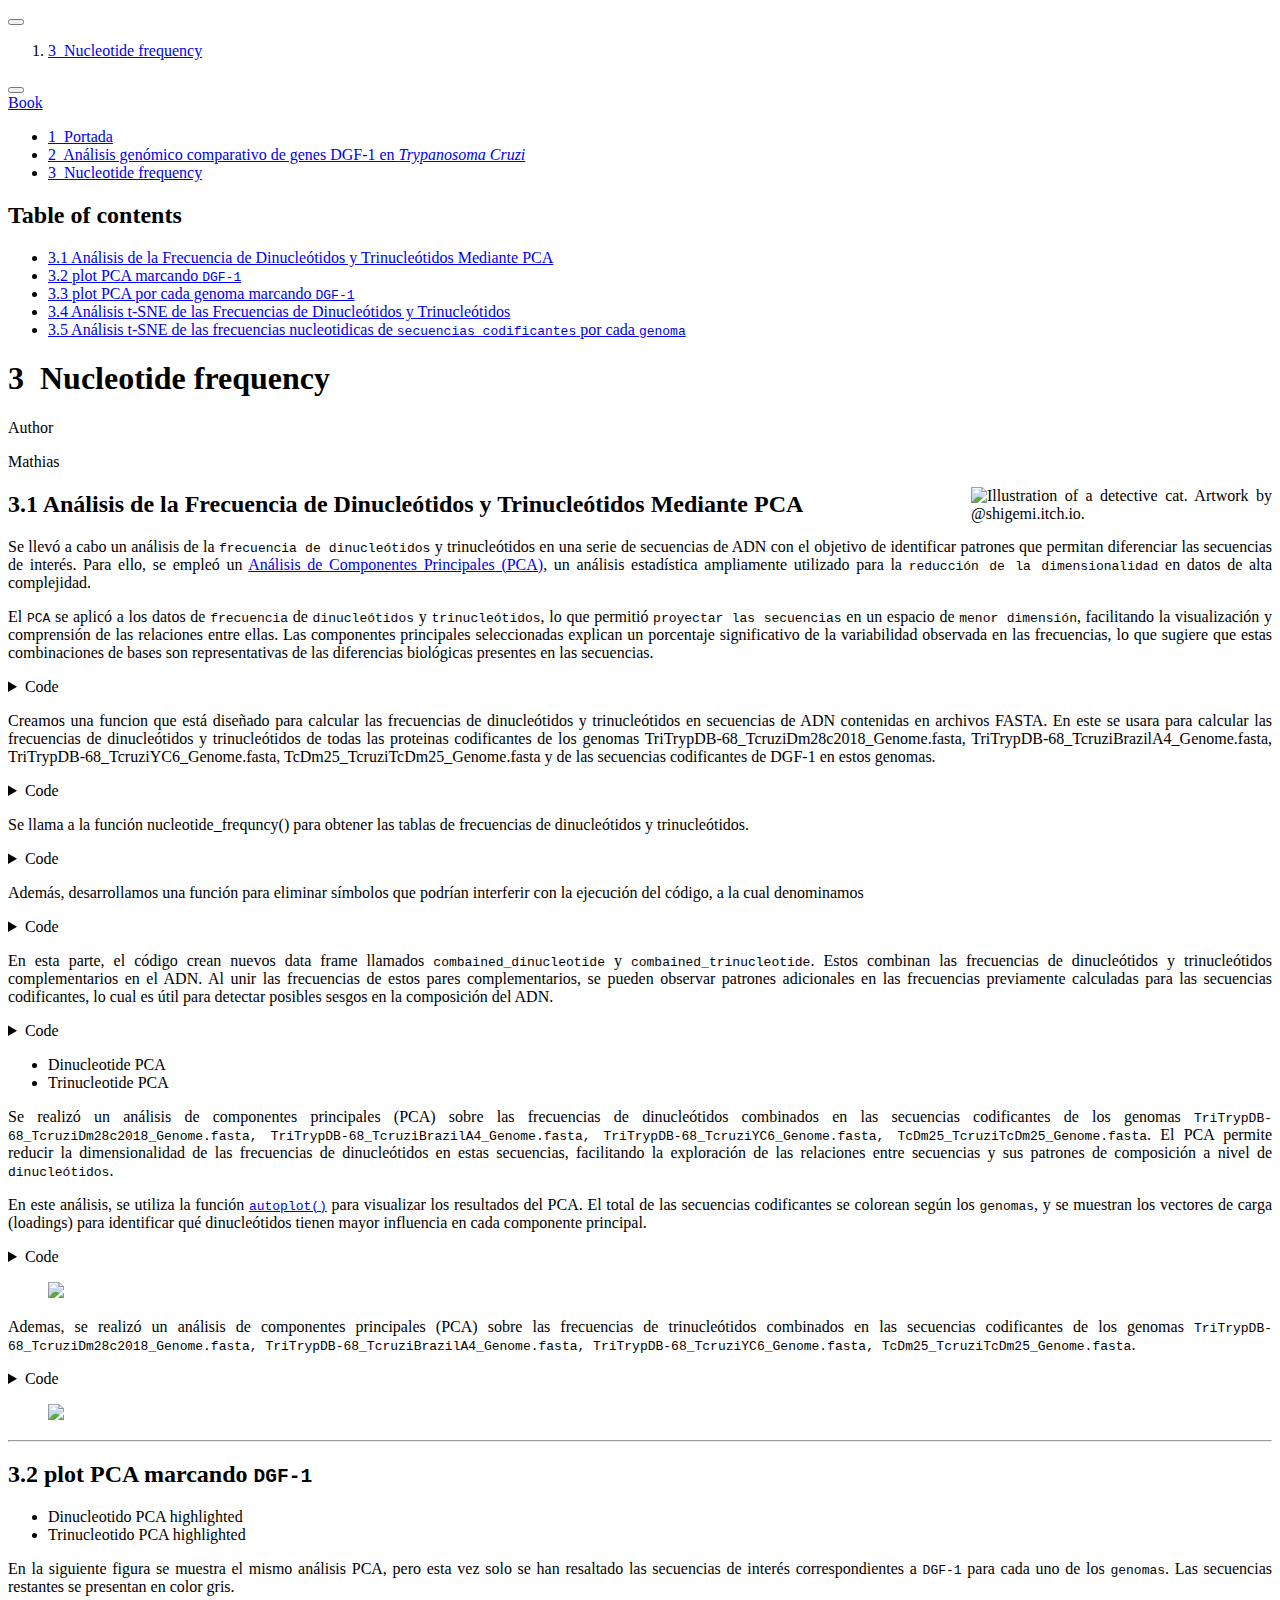
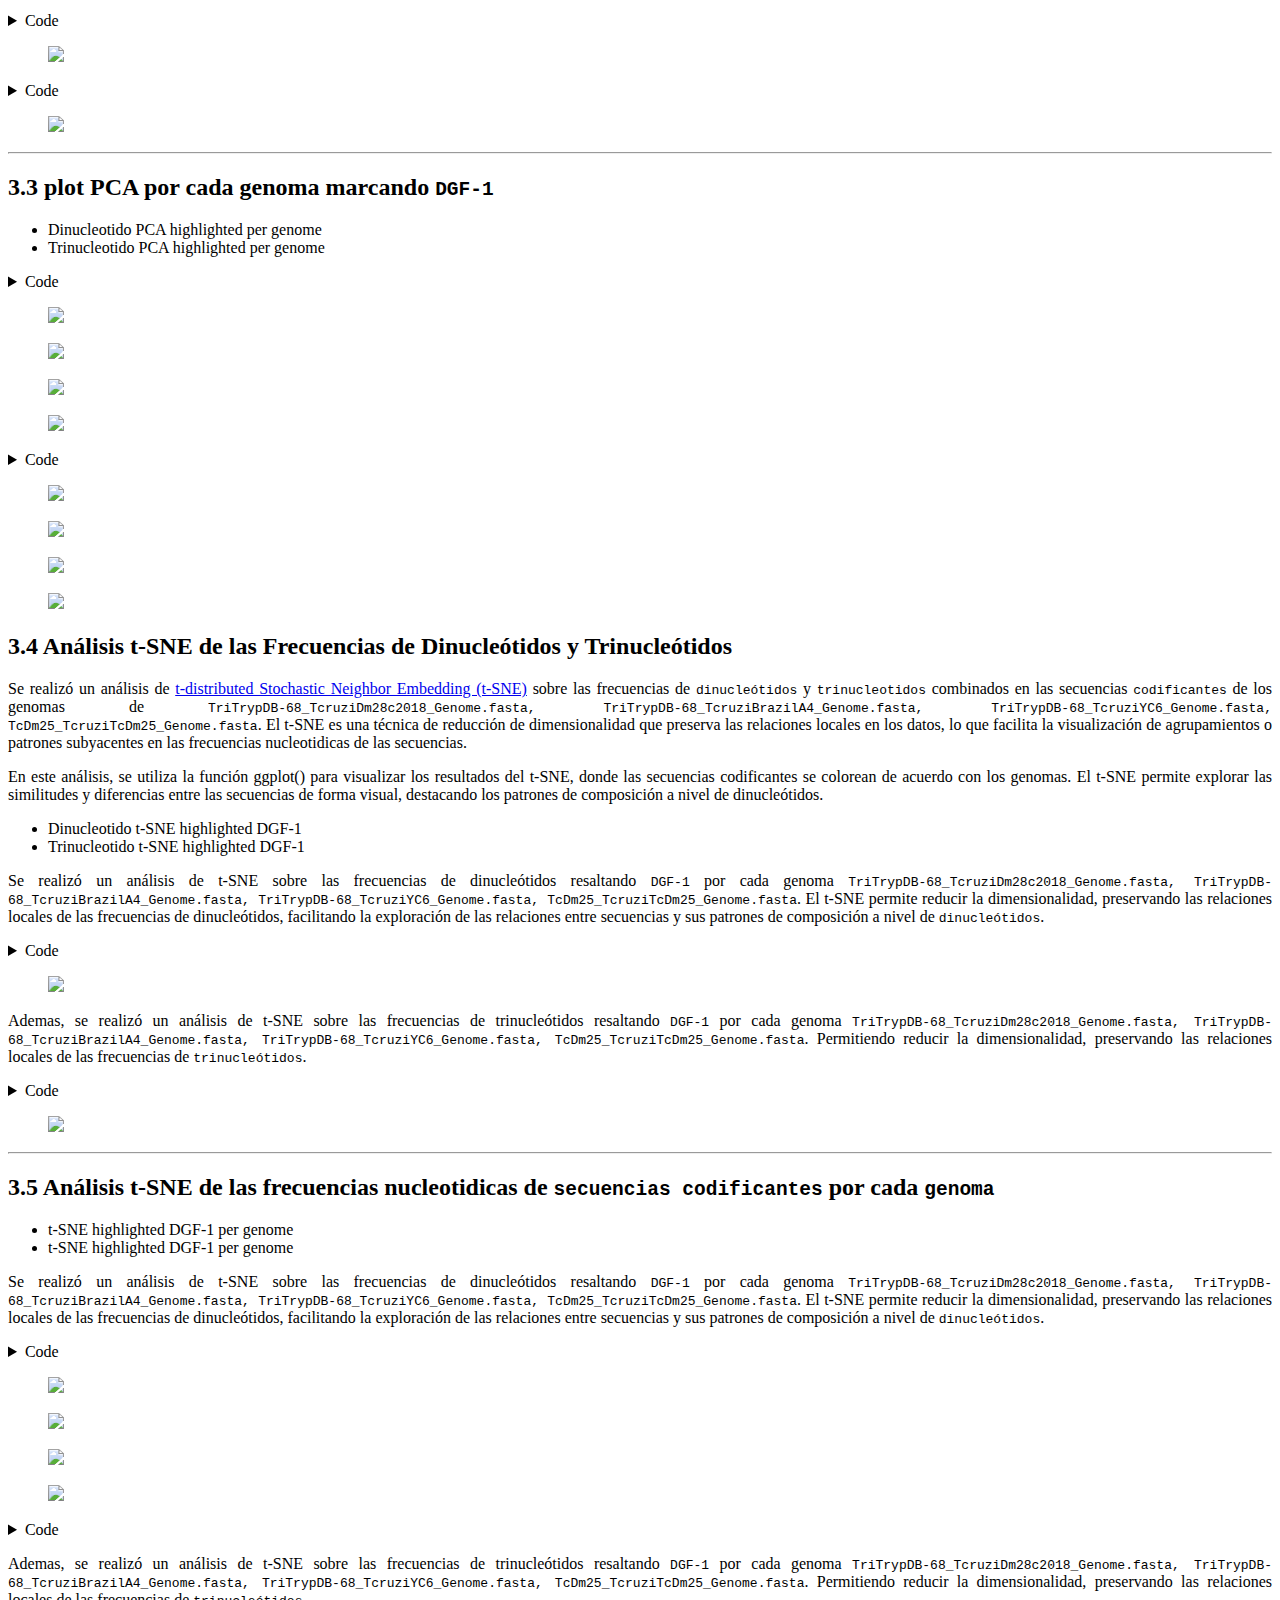
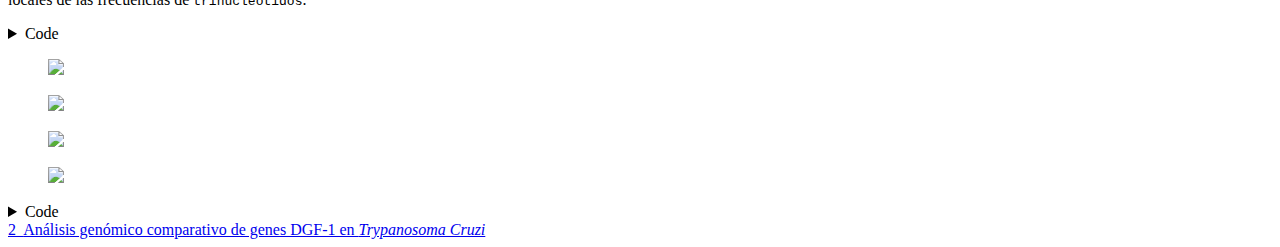
==== dinucleotideFreq.html @ 7c99659f "add: dinucletide html" ====
<!DOCTYPE html>
<html xmlns="http://www.w3.org/1999/xhtml" lang="en" xml:lang="en"><head>
<meta http-equiv="Content-Type" content="text/html; charset=UTF-8">
<meta charset="utf-8">
<meta name="generator" content="quarto-1.5.57">
<meta name="viewport" content="width=device-width, initial-scale=1.0, user-scalable=yes">
<meta name="author" content="Mathias">
<title>3&nbsp; Nucleotide frequency – Book</title>
<style>
code{white-space: pre-wrap;}
span.smallcaps{font-variant: small-caps;}
div.columns{display: flex; gap: min(4vw, 1.5em);}
div.column{flex: auto; overflow-x: auto;}
div.hanging-indent{margin-left: 1.5em; text-indent: -1.5em;}
ul.task-list{list-style: none;}
ul.task-list li input[type="checkbox"] {
  width: 0.8em;
  margin: 0 0.8em 0.2em -1em; /* quarto-specific, see https://github.com/quarto-dev/quarto-cli/issues/4556 */ 
  vertical-align: middle;
}
/* CSS for syntax highlighting */
pre > code.sourceCode { white-space: pre; position: relative; }
pre > code.sourceCode > span { line-height: 1.25; }
pre > code.sourceCode > span:empty { height: 1.2em; }
.sourceCode { overflow: visible; }
code.sourceCode > span { color: inherit; text-decoration: inherit; }
div.sourceCode { margin: 1em 0; }
pre.sourceCode { margin: 0; }
@media screen {
div.sourceCode { overflow: auto; }
}
@media print {
pre > code.sourceCode { white-space: pre-wrap; }
pre > code.sourceCode > span { display: inline-block; text-indent: -5em; padding-left: 5em; }
}
pre.numberSource code
  { counter-reset: source-line 0; }
pre.numberSource code > span
  { position: relative; left: -4em; counter-increment: source-line; }
pre.numberSource code > span > a:first-child::before
  { content: counter(source-line);
    position: relative; left: -1em; text-align: right; vertical-align: baseline;
    border: none; display: inline-block;
    -webkit-touch-callout: none; -webkit-user-select: none;
    -khtml-user-select: none; -moz-user-select: none;
    -ms-user-select: none; user-select: none;
    padding: 0 4px; width: 4em;
  }
pre.numberSource { margin-left: 3em;  padding-left: 4px; }
div.sourceCode
  {   }
@media screen {
pre > code.sourceCode > span > a:first-child::before { text-decoration: underline; }
}
</style>

<script src="site_libs/quarto-nav/quarto-nav.js"></script>
<script src="site_libs/quarto-nav/headroom.min.js"></script>
<script src="site_libs/clipboard/clipboard.min.js"></script>
<script src="site_libs/quarto-search/autocomplete.umd.js"></script>
<script src="site_libs/quarto-search/fuse.min.js"></script>
<script src="site_libs/quarto-search/quarto-search.js"></script>
<meta name="quarto:offset" content="./">
<link href="./geneFeature.html" rel="prev">
<script src="site_libs/quarto-html/quarto.js"></script>
<script src="site_libs/quarto-html/popper.min.js"></script>
<script src="site_libs/quarto-html/tippy.umd.min.js"></script>
<script src="site_libs/quarto-html/anchor.min.js"></script>
<link href="site_libs/quarto-html/tippy.css" rel="stylesheet">
<link href="site_libs/quarto-html/quarto-syntax-highlighting.css" rel="stylesheet" id="quarto-text-highlighting-styles">
<script src="site_libs/bootstrap/bootstrap.min.js"></script>
<link href="site_libs/bootstrap/bootstrap-icons.css" rel="stylesheet">
<link href="site_libs/bootstrap/bootstrap.min.css" rel="stylesheet" id="quarto-bootstrap" data-mode="light"><script id="quarto-search-options" type="application/json">{
  "location": "sidebar",
  "copy-button": false,
  "collapse-after": 3,
  "panel-placement": "start",
  "type": "textbox",
  "limit": 50,
  "keyboard-shortcut": [
    "f",
    "/",
    "s"
  ],
  "show-item-context": false,
  "language": {
    "search-no-results-text": "No results",
    "search-matching-documents-text": "matching documents",
    "search-copy-link-title": "Copy link to search",
    "search-hide-matches-text": "Hide additional matches",
    "search-more-match-text": "more match in this document",
    "search-more-matches-text": "more matches in this document",
    "search-clear-button-title": "Clear",
    "search-text-placeholder": "",
    "search-detached-cancel-button-title": "Cancel",
    "search-submit-button-title": "Submit",
    "search-label": "Search"
  }
}</script>
</head>
<body class="nav-sidebar floating">

<div id="quarto-search-results"></div>
  <header id="quarto-header" class="headroom fixed-top"><nav class="quarto-secondary-nav"><div class="container-fluid d-flex">
      <button type="button" class="quarto-btn-toggle btn" data-bs-toggle="collapse" role="button" data-bs-target=".quarto-sidebar-collapse-item" aria-controls="quarto-sidebar" aria-expanded="false" aria-label="Toggle sidebar navigation" onclick="if (window.quartoToggleHeadroom) { window.quartoToggleHeadroom(); }">
        <i class="bi bi-layout-text-sidebar-reverse"></i>
      </button>
        <nav class="quarto-page-breadcrumbs" aria-label="breadcrumb"><ol class="breadcrumb"><li class="breadcrumb-item"><a href="./dinucleotideFreq.html"><span class="chapter-number">3</span>&nbsp; <span class="chapter-title">Nucleotide frequency</span></a></li></ol></nav>
        <a class="flex-grow-1" role="navigation" data-bs-toggle="collapse" data-bs-target=".quarto-sidebar-collapse-item" aria-controls="quarto-sidebar" aria-expanded="false" aria-label="Toggle sidebar navigation" onclick="if (window.quartoToggleHeadroom) { window.quartoToggleHeadroom(); }">      
        </a>
      <button type="button" class="btn quarto-search-button" aria-label="Search" onclick="window.quartoOpenSearch();">
        <i class="bi bi-search"></i>
      </button>
    </div>
  </nav></header><!-- content --><div id="quarto-content" class="quarto-container page-columns page-rows-contents page-layout-article">
<!-- sidebar -->
  <nav id="quarto-sidebar" class="sidebar collapse collapse-horizontal quarto-sidebar-collapse-item sidebar-navigation floating overflow-auto"><div class="pt-lg-2 mt-2 text-left sidebar-header">
    <div class="sidebar-title mb-0 py-0">
      <a href="./">Book</a> 
    </div>
      </div>
        <div class="mt-2 flex-shrink-0 align-items-center">
        <div class="sidebar-search">
        <div id="quarto-search" class="" title="Search"></div>
        </div>
        </div>
    <div class="sidebar-menu-container"> 
    <ul class="list-unstyled mt-1">
<li class="sidebar-item">
  <div class="sidebar-item-container"> 
  <a href="./index.html" class="sidebar-item-text sidebar-link">
 <span class="menu-text"><span class="chapter-number">1</span>&nbsp; <span class="chapter-title">Portada</span></span></a>
  </div>
</li>
        <li class="sidebar-item">
  <div class="sidebar-item-container"> 
  <a href="./geneFeature.html" class="sidebar-item-text sidebar-link">
 <span class="menu-text"><span class="chapter-number">2</span>&nbsp; <span class="chapter-title">Análisis genómico comparativo de genes DGF-1 en <em>Trypanosoma Cruzi</em></span></span></a>
  </div>
</li>
        <li class="sidebar-item">
  <div class="sidebar-item-container"> 
  <a href="./dinucleotideFreq.html" class="sidebar-item-text sidebar-link active">
 <span class="menu-text"><span class="chapter-number">3</span>&nbsp; <span class="chapter-title">Nucleotide frequency</span></span></a>
  </div>
</li>
    </ul>
</div>
</nav><div id="quarto-sidebar-glass" class="quarto-sidebar-collapse-item" data-bs-toggle="collapse" data-bs-target=".quarto-sidebar-collapse-item"></div>
<!-- margin-sidebar -->
    <div id="quarto-margin-sidebar" class="sidebar margin-sidebar">
        <nav id="TOC" role="doc-toc" class="toc-active"><h2 id="toc-title">Table of contents</h2>
   
  <ul>
<li><a href="#an%C3%A1lisis-de-la-frecuencia-de-dinucle%C3%B3tidos-y-trinucle%C3%B3tidos-mediante-pca" id="toc-análisis-de-la-frecuencia-de-dinucleótidos-y-trinucleótidos-mediante-pca" class="nav-link active" data-scroll-target="#an%C3%A1lisis-de-la-frecuencia-de-dinucle%C3%B3tidos-y-trinucle%C3%B3tidos-mediante-pca"><span class="header-section-number">3.1</span> Análisis de la Frecuencia de Dinucleótidos y Trinucleótidos Mediante PCA</a></li>
  <li><a href="#plot-pca-marcando-dgf-1" id="toc-plot-pca-marcando-dgf-1" class="nav-link" data-scroll-target="#plot-pca-marcando-dgf-1"><span class="header-section-number">3.2</span> plot PCA marcando <code>DGF-1</code></a></li>
  <li><a href="#plot-pca-por-cada-genoma-marcando-dgf-1" id="toc-plot-pca-por-cada-genoma-marcando-dgf-1" class="nav-link" data-scroll-target="#plot-pca-por-cada-genoma-marcando-dgf-1"><span class="header-section-number">3.3</span> plot PCA por cada genoma marcando <code>DGF-1</code></a></li>
  <li><a href="#an%C3%A1lisis-t-sne-de-las-frecuencias-de-dinucle%C3%B3tidos-y-trinucle%C3%B3tidos" id="toc-análisis-t-sne-de-las-frecuencias-de-dinucleótidos-y-trinucleótidos" class="nav-link" data-scroll-target="#an%C3%A1lisis-t-sne-de-las-frecuencias-de-dinucle%C3%B3tidos-y-trinucle%C3%B3tidos"><span class="header-section-number">3.4</span> Análisis t-SNE de las Frecuencias de Dinucleótidos y Trinucleótidos</a></li>
  <li><a href="#an%C3%A1lisis-t-sne-de-las-frecuencias-nucleotidicas-de-secuencias-codificantes-por-cada-genoma" id="toc-análisis-t-sne-de-las-frecuencias-nucleotidicas-de-secuencias-codificantes-por-cada-genoma" class="nav-link" data-scroll-target="#an%C3%A1lisis-t-sne-de-las-frecuencias-nucleotidicas-de-secuencias-codificantes-por-cada-genoma"><span class="header-section-number">3.5</span> Análisis t-SNE de las frecuencias nucleotidicas de <code>secuencias codificantes</code> por cada <code>genoma</code></a></li>
  </ul></nav>
    </div>
<!-- main -->
<main class="content" id="quarto-document-content"><header id="title-block-header" class="quarto-title-block default"><div class="quarto-title">
<h1 class="title">
<span class="chapter-number">3</span>&nbsp; <span class="chapter-title">Nucleotide frequency</span>
</h1>
</div>



<div class="quarto-title-meta">

    <div>
    <div class="quarto-title-meta-heading">Author</div>
    <div class="quarto-title-meta-contents">
             <p>Mathias </p>
          </div>
  </div>
    
  
    
  </div>
  


</header><p><img src="https://img.itch.zone/aW1nLzE3MTEyNjE5LmdpZg==/original/2%2BYVZg.gif" class="img-fluid" style="float:right;" alt="Illustration of a detective cat. Artwork by @shigemi.itch.io." width="301"></p>
<div class="cell">
<style type="text/css">
p {
  text-align: justify
}

</style>
</div>
<section id="análisis-de-la-frecuencia-de-dinucleótidos-y-trinucleótidos-mediante-pca" class="level2" data-number="3.1"><h2 data-number="3.1" class="anchored" data-anchor-id="análisis-de-la-frecuencia-de-dinucleótidos-y-trinucleótidos-mediante-pca">
<span class="header-section-number">3.1</span> Análisis de la Frecuencia de Dinucleótidos y Trinucleótidos Mediante PCA</h2>
<p>Se llevó a cabo un análisis de la <code>frecuencia de dinucleótidos</code> y trinucleótidos en una serie de secuencias de ADN con el objetivo de identificar patrones que permitan diferenciar las secuencias de interés. Para ello, se empleó un <a href="https://github.com/JoaquinAmatRodrigo/Estadistica-con-R/blob/master/PDF_format/35_Principal_Component_Analysis.pdf">Análisis de Componentes Principales (PCA)</a>, un análisis estadística ampliamente utilizado para la <code>reducción de la dimensionalidad</code> en datos de alta complejidad.</p>
<p>El <code>PCA</code> se aplicó a los datos de <code>frecuencia</code> de <code>dinucleótidos</code> y <code>trinucleótidos</code>, lo que permitió <code>proyectar las secuencias</code> en un espacio de <code>menor dimensión</code>, facilitando la visualización y comprensión de las relaciones entre ellas. Las componentes principales seleccionadas explican un porcentaje significativo de la variabilidad observada en las frecuencias, lo que sugiere que estas combinaciones de bases son representativas de las diferencias biológicas presentes en las secuencias.</p>
<div class="cell">
<details class="code-fold"><summary>Code</summary><div class="sourceCode" id="cb1"><pre class="downlit sourceCode r code-with-copy"><code class="sourceCode R"><span><span class="co"># Load necessary libraries</span></span>
<span><span class="co">#library(data.table)</span></span>
<span><span class="kw"><a href="https://rdrr.io/r/base/library.html">library</a></span><span class="op">(</span><span class="va"><a href="https://seqinr.r-forge.r-project.org/">seqinr</a></span><span class="op">)</span></span>
<span><span class="kw"><a href="https://rdrr.io/r/base/library.html">library</a></span><span class="op">(</span><span class="va"><a href="https://ggplot2.tidyverse.org">ggplot2</a></span><span class="op">)</span></span>
<span><span class="kw"><a href="https://rdrr.io/r/base/library.html">library</a></span><span class="op">(</span><span class="va"><a href="https://github.com/sinhrks/ggfortify">ggfortify</a></span><span class="op">)</span></span>
<span><span class="kw"><a href="https://rdrr.io/r/base/library.html">library</a></span><span class="op">(</span><span class="va"><a href="https://github.com/jkrijthe/Rtsne">Rtsne</a></span><span class="op">)</span></span>
<span><span class="kw"><a href="https://rdrr.io/r/base/library.html">library</a></span><span class="op">(</span><span class="va"><a href="https://tidyverse.tidyverse.org">tidyverse</a></span><span class="op">)</span></span></code><button title="Copy to Clipboard" class="code-copy-button"><i class="bi"></i></button></pre></div>
</details>
</div>
<p>Creamos una funcion que está diseñado para calcular las frecuencias de dinucleótidos y trinucleótidos en secuencias de ADN contenidas en archivos FASTA. En este se usara para calcular las frecuencias de dinucleótidos y trinucleótidos de todas las proteinas codificantes de los genomas TriTrypDB-68_TcruziDm28c2018_Genome.fasta, TriTrypDB-68_TcruziBrazilA4_Genome.fasta, TriTrypDB-68_TcruziYC6_Genome.fasta, TcDm25_TcruziTcDm25_Genome.fasta y de las secuencias codificantes de DGF-1 en estos genomas.</p>
<div class="cell">
<details class="code-fold"><summary>Code</summary><div class="sourceCode" id="cb2"><pre class="downlit sourceCode r code-with-copy"><code class="sourceCode R"><span><span class="co"># Function to count dinucleotides</span></span>
<span><span class="va">count_dinucleotides</span> <span class="op">&lt;-</span> <span class="kw">function</span><span class="op">(</span><span class="va">sequence</span><span class="op">)</span> <span class="op">{</span></span>
<span>  <span class="co"># Count dinucleotides</span></span>
<span>  <span class="va">counts</span> <span class="op">&lt;-</span> <span class="fu">seqinr</span><span class="fu">::</span><span class="fu"><a href="https://rdrr.io/pkg/seqinr/man/count.html">count</a></span><span class="op">(</span><span class="va">sequence</span>, <span class="fl">2</span><span class="op">)</span></span>
<span>  <span class="co"># Calculate frequencies</span></span>
<span>  <span class="va">freqs</span> <span class="op">&lt;-</span> <span class="va">counts</span> <span class="op">/</span> <span class="fu"><a href="https://rdrr.io/r/base/sum.html">sum</a></span><span class="op">(</span><span class="va">counts</span><span class="op">)</span></span>
<span>  <span class="va">freqs</span> <span class="op">&lt;-</span> <span class="fu"><a href="https://rdrr.io/r/base/Round.html">round</a></span><span class="op">(</span><span class="va">freqs</span>, <span class="fl">3</span><span class="op">)</span></span>
<span>  <span class="kw"><a href="https://rdrr.io/r/base/function.html">return</a></span><span class="op">(</span><span class="va">freqs</span><span class="op">)</span></span>
<span><span class="op">}</span></span>
<span></span>
<span><span class="co"># Function to count dinucleotides</span></span>
<span><span class="va">count_trinucleotides</span> <span class="op">&lt;-</span> <span class="kw">function</span><span class="op">(</span><span class="va">sequence</span><span class="op">)</span> <span class="op">{</span></span>
<span>  <span class="co"># Count dinucleotides</span></span>
<span>  <span class="va">counts</span> <span class="op">&lt;-</span> <span class="fu">seqinr</span><span class="fu">::</span><span class="fu"><a href="https://rdrr.io/pkg/seqinr/man/count.html">count</a></span><span class="op">(</span><span class="va">sequence</span>, <span class="fl">3</span><span class="op">)</span></span>
<span>  <span class="co"># Calculate frequencies</span></span>
<span>  <span class="va">freqs</span> <span class="op">&lt;-</span> <span class="va">counts</span> <span class="op">/</span> <span class="fu"><a href="https://rdrr.io/r/base/sum.html">sum</a></span><span class="op">(</span><span class="va">counts</span><span class="op">)</span></span>
<span>  <span class="va">freqs</span> <span class="op">&lt;-</span> <span class="fu"><a href="https://rdrr.io/r/base/Round.html">round</a></span><span class="op">(</span><span class="va">freqs</span>, <span class="fl">3</span><span class="op">)</span></span>
<span>  <span class="kw"><a href="https://rdrr.io/r/base/function.html">return</a></span><span class="op">(</span><span class="va">freqs</span><span class="op">)</span></span>
<span><span class="op">}</span></span>
<span></span>
<span><span class="va">nucleotide_frequncy</span> <span class="op">&lt;-</span> <span class="kw">function</span><span class="op">(</span><span class="va">fasta_files</span>, <span class="va">type_frequency</span> <span class="op">=</span> <span class="st">"dinucleotide"</span><span class="op">)</span> <span class="op">{</span></span>
<span>  <span class="va">results</span> <span class="op">&lt;-</span> <span class="fu"><a href="https://rdrr.io/r/base/data.frame.html">data.frame</a></span><span class="op">(</span><span class="op">)</span>  <span class="co"># Initialize the empty data frame for the results</span></span>
<span></span>
<span>  <span class="co"># Iterate over each FASTA file in the folder</span></span>
<span>  <span class="kw">for</span> <span class="op">(</span><span class="va">fasta_file</span> <span class="kw">in</span> <span class="va">fasta_files</span><span class="op">)</span> <span class="op">{</span></span>
<span>    <span class="va">sequences</span> <span class="op">&lt;-</span> <span class="fu"><a href="https://rdrr.io/pkg/seqinr/man/read.fasta.html">read.fasta</a></span><span class="op">(</span><span class="va">fasta_file</span><span class="op">)</span></span>
<span>    <span class="va">ids</span> <span class="op">&lt;-</span> <span class="fu"><a href="https://rdrr.io/r/base/names.html">names</a></span><span class="op">(</span><span class="va">sequences</span><span class="op">)</span></span>
<span>    </span>
<span>    <span class="co"># Base name of file</span></span>
<span>    <span class="va">base_name</span> <span class="op">&lt;-</span> <span class="fu"><a href="https://rdrr.io/r/base/basename.html">basename</a></span><span class="op">(</span><span class="va">fasta_file</span><span class="op">)</span></span>
<span>    <span class="co"># Regular expresion for extract diferents parts</span></span>
<span>    <span class="va">extracted_names</span> <span class="op">&lt;-</span> <span class="fu"><a href="https://rdrr.io/r/base/grep.html">sub</a></span><span class="op">(</span><span class="st">".*_([^_]+)\\.fasta$"</span>, <span class="st">"\\1"</span>, <span class="va">base_name</span><span class="op">)</span></span>
<span>    </span>
<span>    <span class="co"># Get dinucleotide or trinucleotide frequencies for each sequence within a file</span></span>
<span>    <span class="kw">for</span> <span class="op">(</span><span class="va">i</span> <span class="kw">in</span> <span class="fu"><a href="https://rdrr.io/r/base/seq.html">seq_along</a></span><span class="op">(</span><span class="va">sequences</span><span class="op">)</span><span class="op">)</span> <span class="op">{</span></span>
<span>      <span class="va">seq</span> <span class="op">&lt;-</span> <span class="fu"><a href="https://rdrr.io/pkg/seqinr/man/getSequence.html">getSequence</a></span><span class="op">(</span><span class="va">sequences</span><span class="op">[[</span><span class="va">i</span><span class="op">]</span><span class="op">]</span><span class="op">)</span></span>
<span></span>
<span>      <span class="kw">if</span> <span class="op">(</span><span class="va">type_frequency</span> <span class="op">==</span> <span class="st">"trinucleotide"</span><span class="op">)</span> <span class="op">{</span></span>
<span>        <span class="va">freqs</span> <span class="op">&lt;-</span> <span class="fu">count_trinucleotides</span><span class="op">(</span><span class="va">seq</span><span class="op">)</span></span>
<span>      <span class="op">}</span> <span class="kw">else</span> <span class="kw">if</span> <span class="op">(</span><span class="va">type_frequency</span> <span class="op">==</span> <span class="st">"dinucleotide"</span><span class="op">)</span> <span class="op">{</span></span>
<span>        <span class="va">freqs</span> <span class="op">&lt;-</span> <span class="fu">count_dinucleotides</span><span class="op">(</span><span class="va">seq</span><span class="op">)</span></span>
<span>      <span class="op">}</span></span>
<span>      </span>
<span>      <span class="co"># Create a row with file name, ID and frequencies</span></span>
<span>      <span class="va">row</span> <span class="op">&lt;-</span> <span class="fu"><a href="https://rdrr.io/r/base/c.html">c</a></span><span class="op">(</span>File <span class="op">=</span> <span class="va">extracted_names</span>, ID <span class="op">=</span> <span class="va">ids</span><span class="op">[</span><span class="va">i</span><span class="op">]</span>, <span class="va">freqs</span><span class="op">)</span></span>
<span>      <span class="co"># row &lt;- data.frame(File = extracted_names, ID = ids[i], t(freqs), stringsAsFactors = FALSE)</span></span>
<span></span>
<span>      <span class="va">results</span> <span class="op">&lt;-</span> <span class="va">results</span> <span class="op"><a href="https://magrittr.tidyverse.org/reference/pipe.html">%&gt;%</a></span> <span class="fu"><a href="https://dplyr.tidyverse.org/reference/bind_rows.html">bind_rows</a></span><span class="op">(</span><span class="va">row</span><span class="op">)</span></span>
<span>    <span class="op">}</span></span>
<span>  <span class="op">}</span></span>
<span></span>
<span>  <span class="kw"><a href="https://rdrr.io/r/base/function.html">return</a></span><span class="op">(</span><span class="va">results</span><span class="op">)</span></span>
<span><span class="op">}</span></span></code><button title="Copy to Clipboard" class="code-copy-button"><i class="bi"></i></button></pre></div>
</details>
</div>
<p>Se llama a la función nucleotide_frequncy() para obtener las tablas de frecuencias de dinucleótidos y trinucleótidos.</p>
<div class="cell">
<details class="code-fold"><summary>Code</summary><div class="sourceCode" id="cb3"><pre class="downlit sourceCode r code-with-copy"><code class="sourceCode R"><span><span class="co"># Run the function and get the dinucleotide frequency table</span></span>
<span><span class="va">dinucleotide_table</span> <span class="op">&lt;-</span> <span class="fu">nucleotide_frequncy</span><span class="op">(</span><span class="va">fasta_files</span>, type_frequency <span class="op">=</span> <span class="st">"dinucleotide"</span><span class="op">)</span></span>
<span></span>
<span><span class="co"># dinucleotide_table_rest_code_prot &lt;- nucleotide_frequncy(rest_code_prot, type_frequency = "dinucleotide")</span></span>
<span></span>
<span><span class="va">trinucleotide_table</span> <span class="op">&lt;-</span> <span class="fu">nucleotide_frequncy</span><span class="op">(</span><span class="va">fasta_files</span>, type_frequency <span class="op">=</span> <span class="st">"trinucleotide"</span><span class="op">)</span></span>
<span></span>
<span><span class="co"># trinucleotide_table_rest_code_prot &lt;- nucleotide_frequncy(rest_code_prot, type_frequency = "trinucleotide")</span></span></code><button title="Copy to Clipboard" class="code-copy-button"><i class="bi"></i></button></pre></div>
</details>
</div>
<p>Además, desarrollamos una función para eliminar símbolos que podrían interferir con la ejecución del código, a la cual denominamos</p>
<div class="cell">
<details class="code-fold"><summary>Code</summary><div class="sourceCode" id="cb4"><pre class="downlit sourceCode r code-with-copy"><code class="sourceCode R"><span><span class="co"># function to string manipulation on sequence ID</span></span>
<span><span class="va">transform_columns</span> <span class="op">&lt;-</span> <span class="kw">function</span><span class="op">(</span><span class="va">df</span>, <span class="va">cols</span><span class="op">)</span> <span class="op">{</span></span>
<span>  <span class="co"># Iterate over the specified columns</span></span>
<span>  <span class="kw">for</span> <span class="op">(</span><span class="va">col</span> <span class="kw">in</span> <span class="va">cols</span><span class="op">)</span> <span class="op">{</span></span>
<span>    <span class="co"># Replace '=' with '_'</span></span>
<span>    <span class="va">df</span><span class="op">[[</span><span class="va">col</span><span class="op">]</span><span class="op">]</span> <span class="op">&lt;-</span> <span class="fu"><a href="https://rdrr.io/r/base/grep.html">gsub</a></span><span class="op">(</span><span class="st">"="</span>, <span class="st">"_"</span>, <span class="va">df</span><span class="op">[[</span><span class="va">col</span><span class="op">]</span><span class="op">]</span><span class="op">)</span>              </span>
<span>    <span class="co"># Remove everything after ':' or ';'</span></span>
<span>    <span class="va">df</span><span class="op">[[</span><span class="va">col</span><span class="op">]</span><span class="op">]</span> <span class="op">&lt;-</span> <span class="fu"><a href="https://rdrr.io/r/base/grep.html">gsub</a></span><span class="op">(</span><span class="st">"[:;].*"</span>, <span class="st">""</span>, <span class="va">df</span><span class="op">[[</span><span class="va">col</span><span class="op">]</span><span class="op">]</span><span class="op">)</span>          </span>
<span>  <span class="op">}</span></span>
<span>  <span class="kw"><a href="https://rdrr.io/r/base/function.html">return</a></span><span class="op">(</span><span class="va">df</span><span class="op">)</span>  <span class="co"># Return the modified data frame</span></span>
<span><span class="op">}</span></span>
<span></span>
<span><span class="va">dinucleotide_table</span> <span class="op">&lt;-</span> <span class="fu">transform_columns</span><span class="op">(</span><span class="va">dinucleotide_table</span>, <span class="st">"ID"</span><span class="op">)</span></span>
<span></span>
<span><span class="co"># dinucleotide_table_rest_code_prot &lt;- transform_columns(dinucleotide_table_rest_code_prot, "ID")</span></span>
<span></span>
<span><span class="co"># trinucleotide_table_rest_code_prot &lt;- transform_columns(trinucleotide_table_rest_code_prot, "ID")</span></span>
<span></span>
<span><span class="va">trinucleotide_table</span> <span class="op">&lt;-</span> <span class="fu">transform_columns</span><span class="op">(</span><span class="va">trinucleotide_table</span>, <span class="st">"ID"</span><span class="op">)</span></span></code><button title="Copy to Clipboard" class="code-copy-button"><i class="bi"></i></button></pre></div>
</details>
</div>
<p>En esta parte, el código crean nuevos data frame llamados <code>combained_dinucleotide</code> y <code>combained_trinucleotide</code>. Estos combinan las frecuencias de dinucleótidos y trinucleótidos complementarios en el ADN. Al unir las frecuencias de estos pares complementarios, se pueden observar patrones adicionales en las frecuencias previamente calculadas para las secuencias codificantes, lo cual es útil para detectar posibles sesgos en la composición del ADN.</p>
<div class="cell">
<details class="code-fold"><summary>Code</summary><div class="sourceCode" id="cb5"><pre class="downlit sourceCode r code-with-copy"><code class="sourceCode R"><span><span class="co"># Convert dinucleotide columns to numeric</span></span>
<span><span class="va">cols_to_convert</span> <span class="op">&lt;-</span> <span class="fu"><a href="https://rdrr.io/r/base/c.html">c</a></span><span class="op">(</span><span class="st">"aa"</span>, <span class="st">"tt"</span>, <span class="st">"ac"</span>, <span class="st">"gt"</span>, <span class="st">"ag"</span>, <span class="st">"ct"</span>, <span class="st">"ca"</span>, <span class="st">"tg"</span>, <span class="st">"cc"</span>, <span class="st">"gg"</span>, <span class="st">"ga"</span>, <span class="st">"tc"</span>, <span class="st">"at"</span>, <span class="st">"cg"</span>, <span class="st">"gc"</span>, <span class="st">"ta"</span><span class="op">)</span></span>
<span><span class="va">dinucleotide_all_protein_coding</span><span class="op">[</span><span class="va">cols_to_convert</span><span class="op">]</span> <span class="op">&lt;-</span> <span class="fu"><a href="https://rdrr.io/r/base/lapply.html">lapply</a></span><span class="op">(</span><span class="va">dinucleotide_all_protein_coding</span><span class="op">[</span><span class="va">cols_to_convert</span><span class="op">]</span>, <span class="va">as.numeric</span><span class="op">)</span></span>
<span></span>
<span><span class="co"># Convert trinucleotide columns to numeric</span></span>
<span><span class="va">cols_to_convert_trinucleotides</span> <span class="op">&lt;-</span> <span class="fu"><a href="https://rdrr.io/r/base/c.html">c</a></span><span class="op">(</span><span class="st">"aaa"</span>, <span class="st">"aag"</span>, <span class="st">"aat"</span>, <span class="st">"aca"</span>, <span class="st">"acc"</span>, <span class="st">"act"</span>, <span class="st">"aga"</span>, <span class="st">"agg"</span>, <span class="st">"agt"</span>, <span class="st">"ata"</span>, <span class="st">"atc"</span>, <span class="st">"att"</span>, <span class="st">"caa"</span>, <span class="st">"cag"</span>, <span class="st">"cat"</span>, <span class="st">"cca"</span>, <span class="st">"ccc"</span>, <span class="st">"cct"</span>, <span class="st">"cga"</span>, <span class="st">"cgg"</span>, <span class="st">"cgt"</span>, <span class="st">"cta"</span>, <span class="st">"ctc"</span>, <span class="st">"ctt"</span>, <span class="st">"gaa"</span>, <span class="st">"gag"</span>, <span class="st">"gat"</span>, <span class="st">"gca"</span>, <span class="st">"gcc"</span>, <span class="st">"gct"</span>, <span class="st">"gga"</span>, <span class="st">"ggc"</span>, <span class="st">"ggt"</span>, <span class="st">"gta"</span>, <span class="st">"gtc"</span>, <span class="st">"gtt"</span>, <span class="st">"taa"</span>, <span class="st">"tag"</span>, <span class="st">"tat"</span>, <span class="st">"tca"</span>, <span class="st">"tcc"</span>, <span class="st">"tct"</span>, <span class="st">"tga"</span>, <span class="st">"tgg"</span>, <span class="st">"tgt"</span>, <span class="st">"tta"</span>, <span class="st">"ttc"</span>, <span class="st">"ttt"</span><span class="op">)</span></span>
<span><span class="va">trinucleotide_all_protein_coding</span><span class="op">[</span><span class="va">cols_to_convert_trinucleotides</span><span class="op">]</span> <span class="op">&lt;-</span> <span class="fu"><a href="https://rdrr.io/r/base/lapply.html">lapply</a></span><span class="op">(</span><span class="va">trinucleotide_all_protein_coding</span><span class="op">[</span><span class="va">cols_to_convert_trinucleotides</span><span class="op">]</span>, <span class="va">as.numeric</span><span class="op">)</span></span>
<span></span>
<span></span>
<span><span class="va">combine_data_frequencies</span> <span class="op">&lt;-</span> <span class="kw">function</span><span class="op">(</span><span class="va">data</span>, <span class="va">genome_col</span> <span class="op">=</span> <span class="st">"File"</span>, <span class="va">id_col</span> <span class="op">=</span> <span class="st">"ID"</span>, <span class="va">type</span><span class="op">)</span> <span class="op">{</span></span>
<span>  <span class="kw">if</span> <span class="op">(</span><span class="va">type</span> <span class="op">==</span> <span class="st">"di"</span><span class="op">)</span> <span class="op">{</span></span>
<span>    <span class="va">result_combained_data</span> <span class="op">&lt;-</span> <span class="fu"><a href="https://rdrr.io/r/base/data.frame.html">data.frame</a></span><span class="op">(</span></span>
<span>      <span class="st">"Genome"</span> <span class="op">=</span> <span class="va">data</span><span class="op">[</span>, <span class="va">genome_col</span><span class="op">]</span>,</span>
<span>      <span class="st">"id"</span> <span class="op">=</span> <span class="va">data</span><span class="op">[</span>, <span class="va">id_col</span><span class="op">]</span>,</span>
<span>      <span class="st">"aa.tt"</span> <span class="op">=</span> <span class="va">data</span><span class="op">[</span>,<span class="st">"aa"</span><span class="op">]</span> <span class="op">+</span> <span class="va">data</span><span class="op">[</span>,<span class="st">"tt"</span><span class="op">]</span>,</span>
<span>      <span class="st">"ac.gt"</span> <span class="op">=</span> <span class="va">data</span><span class="op">[</span>,<span class="st">"ac"</span><span class="op">]</span> <span class="op">+</span> <span class="va">data</span><span class="op">[</span>,<span class="st">"gt"</span><span class="op">]</span>,</span>
<span>      <span class="st">"ag.ct"</span> <span class="op">=</span> <span class="va">data</span><span class="op">[</span>,<span class="st">"ag"</span><span class="op">]</span> <span class="op">+</span> <span class="va">data</span><span class="op">[</span>,<span class="st">"ct"</span><span class="op">]</span>,</span>
<span>      <span class="st">"ca.tg"</span> <span class="op">=</span> <span class="va">data</span><span class="op">[</span>,<span class="st">"ca"</span><span class="op">]</span> <span class="op">+</span> <span class="va">data</span><span class="op">[</span>,<span class="st">"tg"</span><span class="op">]</span>,</span>
<span>      <span class="st">"cc.gg"</span> <span class="op">=</span> <span class="va">data</span><span class="op">[</span>,<span class="st">"cc"</span><span class="op">]</span> <span class="op">+</span> <span class="va">data</span><span class="op">[</span>,<span class="st">"gg"</span><span class="op">]</span>,</span>
<span>      <span class="st">"ga.tc"</span> <span class="op">=</span> <span class="va">data</span><span class="op">[</span>,<span class="st">"ga"</span><span class="op">]</span> <span class="op">+</span> <span class="va">data</span><span class="op">[</span>,<span class="st">"tc"</span><span class="op">]</span>,</span>
<span>      <span class="st">"at"</span> <span class="op">=</span> <span class="va">data</span><span class="op">[</span>,<span class="st">"at"</span><span class="op">]</span>,</span>
<span>      <span class="st">"cg"</span> <span class="op">=</span> <span class="va">data</span><span class="op">[</span>,<span class="st">"cg"</span><span class="op">]</span>,</span>
<span>      <span class="st">"gc"</span> <span class="op">=</span> <span class="va">data</span><span class="op">[</span>,<span class="st">"gc"</span><span class="op">]</span>,</span>
<span>      <span class="st">"ta"</span> <span class="op">=</span> <span class="va">data</span><span class="op">[</span>,<span class="st">"ta"</span><span class="op">]</span></span>
<span>    <span class="op">)</span></span>
<span>  <span class="op">}</span> <span class="kw">else</span> <span class="kw">if</span> <span class="op">(</span><span class="va">type</span> <span class="op">==</span> <span class="st">"tri"</span><span class="op">)</span> <span class="op">{</span></span>
<span>    <span class="va">result_combained_data</span> <span class="op">&lt;-</span> <span class="fu"><a href="https://rdrr.io/r/base/data.frame.html">data.frame</a></span><span class="op">(</span></span>
<span>  <span class="st">"Genome"</span> <span class="op">=</span> <span class="va">data</span><span class="op">[</span>, <span class="va">genome_col</span><span class="op">]</span>,</span>
<span>  <span class="st">"id"</span> <span class="op">=</span> <span class="va">data</span><span class="op">[</span>, <span class="va">id_col</span><span class="op">]</span>,</span>
<span>  <span class="st">"aaa.ttt"</span> <span class="op">=</span> <span class="va">data</span><span class="op">[</span>,<span class="st">"aaa"</span><span class="op">]</span> <span class="op">+</span> <span class="va">data</span><span class="op">[</span>,<span class="st">"ttt"</span><span class="op">]</span>,</span>
<span>  <span class="st">"aag.ctt"</span> <span class="op">=</span> <span class="va">data</span><span class="op">[</span>,<span class="st">"aag"</span><span class="op">]</span> <span class="op">+</span> <span class="va">data</span><span class="op">[</span>,<span class="st">"ctt"</span><span class="op">]</span>,</span>
<span>  <span class="st">"aac.gtt"</span> <span class="op">=</span> <span class="va">data</span><span class="op">[</span>,<span class="st">"aac"</span><span class="op">]</span> <span class="op">+</span> <span class="va">data</span><span class="op">[</span>,<span class="st">"gtt"</span><span class="op">]</span>,</span>
<span>  <span class="st">"aat.att"</span> <span class="op">=</span> <span class="va">data</span><span class="op">[</span>,<span class="st">"aat"</span><span class="op">]</span> <span class="op">+</span> <span class="va">data</span><span class="op">[</span>,<span class="st">"att"</span><span class="op">]</span>,</span>
<span>  <span class="st">"acc.ggt"</span> <span class="op">=</span> <span class="va">data</span><span class="op">[</span>,<span class="st">"acc"</span><span class="op">]</span> <span class="op">+</span> <span class="va">data</span><span class="op">[</span>,<span class="st">"ggt"</span><span class="op">]</span>,</span>
<span>  <span class="st">"act.agt"</span> <span class="op">=</span> <span class="va">data</span><span class="op">[</span>,<span class="st">"act"</span><span class="op">]</span> <span class="op">+</span> <span class="va">data</span><span class="op">[</span>,<span class="st">"agt"</span><span class="op">]</span>,</span>
<span>  <span class="st">"aga.tct"</span> <span class="op">=</span> <span class="va">data</span><span class="op">[</span>,<span class="st">"aga"</span><span class="op">]</span> <span class="op">+</span> <span class="va">data</span><span class="op">[</span>,<span class="st">"tct"</span><span class="op">]</span>,</span>
<span>  <span class="st">"agg.cct"</span> <span class="op">=</span> <span class="va">data</span><span class="op">[</span>,<span class="st">"agg"</span><span class="op">]</span> <span class="op">+</span> <span class="va">data</span><span class="op">[</span>,<span class="st">"cct"</span><span class="op">]</span>,</span>
<span>  <span class="st">"ata.tat"</span> <span class="op">=</span> <span class="va">data</span><span class="op">[</span>,<span class="st">"ata"</span><span class="op">]</span> <span class="op">+</span> <span class="va">data</span><span class="op">[</span>,<span class="st">"tat"</span><span class="op">]</span>,</span>
<span>  <span class="st">"atc.gat"</span> <span class="op">=</span> <span class="va">data</span><span class="op">[</span>,<span class="st">"atc"</span><span class="op">]</span> <span class="op">+</span> <span class="va">data</span><span class="op">[</span>,<span class="st">"gat"</span><span class="op">]</span>,</span>
<span>  <span class="st">"caa.ttg"</span> <span class="op">=</span> <span class="va">data</span><span class="op">[</span>,<span class="st">"caa"</span><span class="op">]</span> <span class="op">+</span> <span class="va">data</span><span class="op">[</span>,<span class="st">"ttg"</span><span class="op">]</span>,</span>
<span>  <span class="st">"cag.ctg"</span> <span class="op">=</span> <span class="va">data</span><span class="op">[</span>,<span class="st">"cag"</span><span class="op">]</span> <span class="op">+</span> <span class="va">data</span><span class="op">[</span>,<span class="st">"ctg"</span><span class="op">]</span>,</span>
<span>  <span class="st">"cat.atg"</span> <span class="op">=</span> <span class="va">data</span><span class="op">[</span>,<span class="st">"cat"</span><span class="op">]</span> <span class="op">+</span> <span class="va">data</span><span class="op">[</span>,<span class="st">"atg"</span><span class="op">]</span>,</span>
<span>  <span class="st">"cac.gtg"</span> <span class="op">=</span> <span class="va">data</span><span class="op">[</span>,<span class="st">"cac"</span><span class="op">]</span> <span class="op">+</span> <span class="va">data</span><span class="op">[</span>,<span class="st">"gtg"</span><span class="op">]</span>,</span>
<span>  <span class="st">"cca.tgg"</span> <span class="op">=</span> <span class="va">data</span><span class="op">[</span>,<span class="st">"cca"</span><span class="op">]</span> <span class="op">+</span> <span class="va">data</span><span class="op">[</span>,<span class="st">"tgg"</span><span class="op">]</span>,</span>
<span>  <span class="st">"ccc.ggg"</span> <span class="op">=</span> <span class="va">data</span><span class="op">[</span>,<span class="st">"ccc"</span><span class="op">]</span> <span class="op">+</span> <span class="va">data</span><span class="op">[</span>,<span class="st">"ggg"</span><span class="op">]</span>,</span>
<span>  <span class="st">"cga.tcg"</span> <span class="op">=</span> <span class="va">data</span><span class="op">[</span>,<span class="st">"cga"</span><span class="op">]</span> <span class="op">+</span> <span class="va">data</span><span class="op">[</span>,<span class="st">"tcg"</span><span class="op">]</span>,</span>
<span>  <span class="st">"cta.tag"</span> <span class="op">=</span> <span class="va">data</span><span class="op">[</span>,<span class="st">"cta"</span><span class="op">]</span> <span class="op">+</span> <span class="va">data</span><span class="op">[</span>,<span class="st">"tag"</span><span class="op">]</span>,</span>
<span>  <span class="st">"gaa.ttc"</span> <span class="op">=</span> <span class="va">data</span><span class="op">[</span>,<span class="st">"gaa"</span><span class="op">]</span> <span class="op">+</span> <span class="va">data</span><span class="op">[</span>,<span class="st">"ttc"</span><span class="op">]</span>,</span>
<span>  <span class="st">"gag.ctc"</span> <span class="op">=</span> <span class="va">data</span><span class="op">[</span>,<span class="st">"gag"</span><span class="op">]</span> <span class="op">+</span> <span class="va">data</span><span class="op">[</span>,<span class="st">"ctc"</span><span class="op">]</span>,</span>
<span>  <span class="st">"gat.atc"</span> <span class="op">=</span> <span class="va">data</span><span class="op">[</span>,<span class="st">"gat"</span><span class="op">]</span> <span class="op">+</span> <span class="va">data</span><span class="op">[</span>,<span class="st">"atc"</span><span class="op">]</span>,</span>
<span>  <span class="st">"gca.tgc"</span> <span class="op">=</span> <span class="va">data</span><span class="op">[</span>,<span class="st">"gca"</span><span class="op">]</span> <span class="op">+</span> <span class="va">data</span><span class="op">[</span>,<span class="st">"tgc"</span><span class="op">]</span>,</span>
<span>  <span class="st">"gga.tcc"</span> <span class="op">=</span> <span class="va">data</span><span class="op">[</span>,<span class="st">"gga"</span><span class="op">]</span> <span class="op">+</span> <span class="va">data</span><span class="op">[</span>,<span class="st">"tcc"</span><span class="op">]</span>,</span>
<span>  <span class="st">"ggg.ccc"</span> <span class="op">=</span> <span class="va">data</span><span class="op">[</span>,<span class="st">"ggg"</span><span class="op">]</span> <span class="op">+</span> <span class="va">data</span><span class="op">[</span>,<span class="st">"ccc"</span><span class="op">]</span>,</span>
<span>  <span class="st">"gta.tac"</span> <span class="op">=</span> <span class="va">data</span><span class="op">[</span>,<span class="st">"gta"</span><span class="op">]</span> <span class="op">+</span> <span class="va">data</span><span class="op">[</span>,<span class="st">"tac"</span><span class="op">]</span>,</span>
<span>  <span class="st">"gtc.gac"</span> <span class="op">=</span> <span class="va">data</span><span class="op">[</span>,<span class="st">"gtc"</span><span class="op">]</span> <span class="op">+</span> <span class="va">data</span><span class="op">[</span>,<span class="st">"gac"</span><span class="op">]</span>,</span>
<span>  <span class="st">"taa.tta"</span> <span class="op">=</span> <span class="va">data</span><span class="op">[</span>,<span class="st">"taa"</span><span class="op">]</span> <span class="op">+</span> <span class="va">data</span><span class="op">[</span>,<span class="st">"tta"</span><span class="op">]</span>,</span>
<span>  <span class="st">"tag.cta"</span> <span class="op">=</span> <span class="va">data</span><span class="op">[</span>,<span class="st">"tag"</span><span class="op">]</span> <span class="op">+</span> <span class="va">data</span><span class="op">[</span>,<span class="st">"cta"</span><span class="op">]</span>,</span>
<span>  <span class="st">"tat.ata"</span> <span class="op">=</span> <span class="va">data</span><span class="op">[</span>,<span class="st">"tat"</span><span class="op">]</span> <span class="op">+</span> <span class="va">data</span><span class="op">[</span>,<span class="st">"ata"</span><span class="op">]</span>,</span>
<span>  <span class="st">"tca.tga"</span> <span class="op">=</span> <span class="va">data</span><span class="op">[</span>,<span class="st">"tca"</span><span class="op">]</span> <span class="op">+</span> <span class="va">data</span><span class="op">[</span>,<span class="st">"tga"</span><span class="op">]</span>,</span>
<span>  <span class="st">"tga.tca"</span> <span class="op">=</span> <span class="va">data</span><span class="op">[</span>,<span class="st">"tga"</span><span class="op">]</span> <span class="op">+</span> <span class="va">data</span><span class="op">[</span>,<span class="st">"tca"</span><span class="op">]</span>,</span>
<span>  <span class="st">"tta.aag"</span> <span class="op">=</span> <span class="va">data</span><span class="op">[</span>,<span class="st">"tta"</span><span class="op">]</span> <span class="op">+</span> <span class="va">data</span><span class="op">[</span>,<span class="st">"aag"</span><span class="op">]</span></span>
<span><span class="op">)</span></span>
<span>  <span class="op">}</span> <span class="kw">else</span> <span class="op">{</span></span>
<span>    <span class="kw"><a href="https://rdrr.io/r/base/stop.html">stop</a></span><span class="op">(</span><span class="st">"Invalid type specified. Use 'di' for dinucleotides or 'tri' for trinucleotides."</span><span class="op">)</span></span>
<span>  <span class="op">}</span></span>
<span></span>
<span>  <span class="kw"><a href="https://rdrr.io/r/base/function.html">return</a></span><span class="op">(</span><span class="va">result_combained_data</span><span class="op">)</span></span>
<span><span class="op">}</span></span>
<span></span>
<span><span class="va">combained_dinucleotide</span> <span class="op">&lt;-</span> <span class="fu">combine_data_frequencies</span><span class="op">(</span><span class="va">dinucleotide_all_protein_coding</span>, type <span class="op">=</span> <span class="st">"di"</span><span class="op">)</span></span>
<span><span class="va">combained_trinucleotide</span> <span class="op">&lt;-</span> <span class="fu">combine_data_frequencies</span><span class="op">(</span><span class="va">trinucleotide_all_protein_coding</span>, type <span class="op">=</span> <span class="st">"tri"</span><span class="op">)</span></span></code><button title="Copy to Clipboard" class="code-copy-button"><i class="bi"></i></button></pre></div>
</details>
</div>
<div class="tabset-margin-container"></div><div class="panel-tabset nav-pills">
<ul class="nav nav-tabs" role="tablist">
<li class="nav-item" role="presentation"><a class="nav-link active" id="tabset-1-1-tab" data-bs-toggle="tab" data-bs-target="#tabset-1-1" role="tab" aria-controls="tabset-1-1" aria-selected="true">Dinucleotide PCA</a></li>
<li class="nav-item" role="presentation"><a class="nav-link" id="tabset-1-2-tab" data-bs-toggle="tab" data-bs-target="#tabset-1-2" role="tab" aria-controls="tabset-1-2" aria-selected="false">Trinucleotide PCA</a></li>
</ul>
<div class="tab-content nav-pills">
<div id="tabset-1-1" class="tab-pane active" role="tabpanel" aria-labelledby="tabset-1-1-tab">
<p>Se realizó un análisis de componentes principales (PCA) sobre las frecuencias de dinucleótidos combinados en las secuencias codificantes de los genomas <code>TriTrypDB-68_TcruziDm28c2018_Genome.fasta, TriTrypDB-68_TcruziBrazilA4_Genome.fasta, TriTrypDB-68_TcruziYC6_Genome.fasta, TcDm25_TcruziTcDm25_Genome.fasta</code>. El PCA permite reducir la dimensionalidad de las frecuencias de dinucleótidos en estas secuencias, facilitando la exploración de las relaciones entre secuencias y sus patrones de composición a nivel de <code>dinucleótidos</code>.</p>
<p>En este análisis, se utiliza la función <code><a href="https://ggplot2.tidyverse.org/reference/autoplot.html">autoplot()</a></code> para visualizar los resultados del PCA. El total de las secuencias codificantes se colorean según los <code>genomas</code>, y se muestran los vectores de carga (loadings) para identificar qué dinucleótidos tienen mayor influencia en cada componente principal.</p>
<div class="cell">
<details class="code-fold"><summary>Code</summary><div class="sourceCode" id="cb6"><pre class="downlit sourceCode r code-with-copy"><code class="sourceCode R"><span><span class="co"># Function to perform PCA and graph (require ggplot2 and ggfortify)</span></span>
<span><span class="va">perform_pca</span> <span class="op">&lt;-</span> <span class="kw">function</span><span class="op">(</span><span class="va">data</span>, <span class="va">file_col</span> <span class="op">=</span> <span class="st">"File"</span>, <span class="va">id_col</span> <span class="op">=</span> <span class="st">"ID"</span><span class="op">)</span> <span class="op">{</span></span>
<span>  <span class="co"># Exclude 'File' and 'ID' columns from numerical analysis</span></span>
<span>  <span class="va">pca_data</span> <span class="op">&lt;-</span> <span class="va">data</span><span class="op">[</span>, <span class="op">!</span><span class="op">(</span><span class="fu"><a href="https://rdrr.io/r/base/names.html">names</a></span><span class="op">(</span><span class="va">data</span><span class="op">)</span> <span class="op"><a href="https://rdrr.io/r/base/match.html">%in%</a></span> <span class="fu"><a href="https://rdrr.io/r/base/c.html">c</a></span><span class="op">(</span><span class="va">file_col</span>, <span class="va">id_col</span><span class="op">)</span><span class="op">)</span><span class="op">]</span></span>
<span>  <span class="co"># Convert all columns to numeric format</span></span>
<span>  <span class="va">pca_data</span> <span class="op">&lt;-</span> <span class="fu"><a href="https://rdrr.io/r/base/as.data.frame.html">as.data.frame</a></span><span class="op">(</span><span class="fu"><a href="https://rdrr.io/r/base/lapply.html">lapply</a></span><span class="op">(</span><span class="va">pca_data</span>, <span class="va">as.numeric</span><span class="op">)</span><span class="op">)</span></span>
<span>  <span class="co"># Perform the PCA</span></span>
<span>  <span class="va">pca_result</span> <span class="op">&lt;-</span> <span class="fu"><a href="https://rdrr.io/r/stats/prcomp.html">prcomp</a></span><span class="op">(</span><span class="va">pca_data</span>, scale. <span class="op">=</span> <span class="cn">TRUE</span><span class="op">)</span></span>
<span>  <span class="co"># Get PCA scores</span></span>
<span>  <span class="va">pca_scores</span> <span class="op">&lt;-</span> <span class="fu"><a href="https://rdrr.io/r/base/as.data.frame.html">as.data.frame</a></span><span class="op">(</span><span class="va">pca_result</span><span class="op">$</span><span class="va">x</span><span class="op">)</span></span>
<span>  <span class="co"># Add 'File' and 'ID' columns to PCA results</span></span>
<span>  <span class="va">pca_scores</span> <span class="op">&lt;-</span> <span class="fu"><a href="https://rdrr.io/r/base/cbind.html">cbind</a></span><span class="op">(</span><span class="va">data</span><span class="op">[</span>, <span class="fu"><a href="https://rdrr.io/r/base/c.html">c</a></span><span class="op">(</span><span class="va">file_col</span>, <span class="va">id_col</span><span class="op">)</span><span class="op">]</span>, <span class="va">pca_scores</span><span class="op">)</span></span>
<span>  <span class="co"># Plot the PCA with autoplot</span></span>
<span>  <span class="va">pca_plot</span> <span class="op">&lt;-</span> <span class="fu"><a href="https://ggplot2.tidyverse.org/reference/autoplot.html">autoplot</a></span><span class="op">(</span><span class="va">pca_result</span>, data <span class="op">=</span> <span class="va">data</span>, colour <span class="op">=</span> <span class="va">file_col</span>, </span>
<span>                       loadings <span class="op">=</span> <span class="cn">TRUE</span>, loadings.label <span class="op">=</span> <span class="cn">TRUE</span>, loadings.colour <span class="op">=</span> <span class="st">'grey64'</span>, </span>
<span>                       alpha <span class="op">=</span> <span class="fl">0.2</span>, size <span class="op">=</span> <span class="fl">3</span><span class="op">)</span> <span class="op">+</span></span>
<span>    <span class="fu"><a href="https://ggplot2.tidyverse.org/reference/ggtheme.html">theme_minimal</a></span><span class="op">(</span><span class="op">)</span></span>
<span>  </span>
<span>  <span class="co"># Return the results of the PCA and the graph</span></span>
<span>  <span class="kw"><a href="https://rdrr.io/r/base/function.html">return</a></span><span class="op">(</span><span class="fu"><a href="https://rdrr.io/r/base/list.html">list</a></span><span class="op">(</span>pca_result <span class="op">=</span> <span class="va">pca_result</span>, pca_scores <span class="op">=</span> <span class="va">pca_scores</span>, pca_plot <span class="op">=</span> <span class="va">pca_plot</span><span class="op">)</span><span class="op">)</span></span>
<span><span class="op">}</span></span>
<span></span>
<span><span class="co"># Call perform_pca</span></span>
<span><span class="va">perform_result_dinucleotide_pca</span> <span class="op">&lt;-</span> <span class="fu">perform_pca</span><span class="op">(</span><span class="va">combained_dinucleotide</span>, file_col <span class="op">=</span> <span class="st">"Genome"</span>, id_col <span class="op">=</span> <span class="st">"id"</span><span class="op">)</span></span>
<span></span>
<span><span class="co"># show plot</span></span>
<span><span class="va">perform_result_dinucleotide_pca</span><span class="op">$</span><span class="va">pca_plot</span></span></code><button title="Copy to Clipboard" class="code-copy-button"><i class="bi"></i></button></pre></div>
</details><div class="cell-output-display">
<div>
<figure class="figure"><p><img src="dinucleotideFreq_files/figure-html/principal component analysis dinucleotide-1.png" class="img-fluid figure-img" width="672"></p>
</figure>
</div>
</div>
</div>
</div>
<div id="tabset-1-2" class="tab-pane" role="tabpanel" aria-labelledby="tabset-1-2-tab">
<p>Ademas, se realizó un análisis de componentes principales (PCA) sobre las frecuencias de trinucleótidos combinados en las secuencias codificantes de los genomas <code>TriTrypDB-68_TcruziDm28c2018_Genome.fasta, TriTrypDB-68_TcruziBrazilA4_Genome.fasta, TriTrypDB-68_TcruziYC6_Genome.fasta, TcDm25_TcruziTcDm25_Genome.fasta</code>.</p>
<div class="cell">
<details class="code-fold"><summary>Code</summary><div class="sourceCode" id="cb7"><pre class="downlit sourceCode r code-with-copy"><code class="sourceCode R"><span><span class="co"># Call perform_pca</span></span>
<span><span class="va">perform_result_trinucleotide_pca</span> <span class="op">&lt;-</span> <span class="fu">perform_pca</span><span class="op">(</span><span class="va">combained_trinucleotide</span>, file_col <span class="op">=</span> <span class="st">"Genome"</span>, id_col <span class="op">=</span> <span class="st">"id"</span><span class="op">)</span></span>
<span></span>
<span><span class="co"># show plot</span></span>
<span><span class="va">perform_result_trinucleotide_pca</span><span class="op">$</span><span class="va">pca_plot</span></span></code><button title="Copy to Clipboard" class="code-copy-button"><i class="bi"></i></button></pre></div>
</details><div class="cell-output-display">
<div>
<figure class="figure"><p><img src="dinucleotideFreq_files/figure-html/principal component analysis trinucleotide-1.png" class="img-fluid figure-img" width="672"></p>
</figure>
</div>
</div>
</div>
</div>
</div>
</div>
<hr></section><section id="plot-pca-marcando-dgf-1" class="level2" data-number="3.2"><h2 data-number="3.2" class="anchored" data-anchor-id="plot-pca-marcando-dgf-1">
<span class="header-section-number">3.2</span> plot PCA marcando <code>DGF-1</code>
</h2>
<div class="tabset-margin-container"></div><div class="panel-tabset nav-pills">
<ul class="nav nav-tabs" role="tablist">
<li class="nav-item" role="presentation"><a class="nav-link active" id="tabset-2-1-tab" data-bs-toggle="tab" data-bs-target="#tabset-2-1" role="tab" aria-controls="tabset-2-1" aria-selected="true">Dinucleotido PCA highlighted</a></li>
<li class="nav-item" role="presentation"><a class="nav-link" id="tabset-2-2-tab" data-bs-toggle="tab" data-bs-target="#tabset-2-2" role="tab" aria-controls="tabset-2-2" aria-selected="false">Trinucleotido PCA highlighted</a></li>
</ul>
<div class="tab-content nav-pills">
<div id="tabset-2-1" class="tab-pane active" role="tabpanel" aria-labelledby="tabset-2-1-tab">
<p>En la siguiente figura se muestra el mismo análisis PCA, pero esta vez solo se han resaltado las secuencias de interés correspondientes a <code>DGF-1</code> para cada uno de los <code>genomas</code>. Las secuencias restantes se presentan en color gris.</p>
<div class="cell">
<details class="code-fold"><summary>Code</summary><div class="sourceCode" id="cb8"><pre class="downlit sourceCode r code-with-copy"><code class="sourceCode R"><span><span class="va">highlight_ids</span> <span class="op">&lt;-</span> <span class="va">dinucleotide_table</span><span class="op">$</span><span class="va">ID</span></span>
<span></span>
<span><span class="va">create_pca_highlight_plot</span> <span class="op">&lt;-</span> <span class="kw">function</span><span class="op">(</span><span class="va">data</span>, <span class="va">highlight_ids</span>, <span class="va">pca_result</span>, <span class="va">genome_col</span> <span class="op">=</span> <span class="st">"Genome"</span>, <span class="va">col_palette</span> <span class="op">=</span> <span class="cn">NULL</span><span class="op">)</span> <span class="op">{</span></span>
<span>  <span class="co"># Create a copy of the input data</span></span>
<span>  <span class="va">data_all_genomes</span> <span class="op">&lt;-</span> <span class="va">data</span></span>
<span></span>
<span>  <span class="co"># Create new 'highlight' column that combines 'Highlighted' with the genome column</span></span>
<span>  <span class="va">data_all_genomes</span><span class="op">$</span><span class="va">highlight</span> <span class="op">&lt;-</span> <span class="fu"><a href="https://rdrr.io/r/base/ifelse.html">ifelse</a></span><span class="op">(</span></span>
<span>    <span class="va">data_all_genomes</span><span class="op">$</span><span class="va">id</span> <span class="op"><a href="https://rdrr.io/r/base/match.html">%in%</a></span> <span class="va">highlight_ids</span>, </span>
<span>    <span class="fu"><a href="https://rdrr.io/r/base/paste.html">paste0</a></span><span class="op">(</span><span class="st">"Highlighted_"</span>, <span class="va">data_all_genomes</span><span class="op">[[</span><span class="va">genome_col</span><span class="op">]</span><span class="op">]</span><span class="op">)</span>, </span>
<span>    <span class="st">"Other"</span></span>
<span>  <span class="op">)</span></span>
<span></span>
<span>  <span class="co"># Assign transparency values according to the 'highlight' column</span></span>
<span>  <span class="va">data_all_genomes</span><span class="op">$</span><span class="va">alpha</span> <span class="op">&lt;-</span> <span class="fu"><a href="https://rdrr.io/r/base/ifelse.html">ifelse</a></span><span class="op">(</span></span>
<span>    <span class="fu"><a href="https://rdrr.io/r/base/grep.html">grepl</a></span><span class="op">(</span><span class="st">"Highlighted"</span>, <span class="va">data_all_genomes</span><span class="op">$</span><span class="va">highlight</span><span class="op">)</span>, <span class="fl">0.6</span>, <span class="fl">0.1</span></span>
<span>  <span class="op">)</span></span>
<span>  </span>
<span>  <span class="co"># Assign the first two principal components of the PCA</span></span>
<span>  <span class="va">data_all_genomes</span><span class="op">$</span><span class="va">PC1</span> <span class="op">&lt;-</span> <span class="va">pca_result</span><span class="op">$</span><span class="va">x</span><span class="op">[</span>, <span class="fl">1</span><span class="op">]</span></span>
<span>  <span class="va">data_all_genomes</span><span class="op">$</span><span class="va">PC2</span> <span class="op">&lt;-</span> <span class="va">pca_result</span><span class="op">$</span><span class="va">x</span><span class="op">[</span>, <span class="fl">2</span><span class="op">]</span></span>
<span></span>
<span>  <span class="co"># Define color palette only if it wasn't provided</span></span>
<span>  <span class="kw">if</span> <span class="op">(</span><span class="fu"><a href="https://rdrr.io/r/base/NULL.html">is.null</a></span><span class="op">(</span><span class="va">col_palette</span><span class="op">)</span><span class="op">)</span> <span class="op">{</span></span>
<span>    <span class="co"># Get the unique values of the 'highlight' column and sort them</span></span>
<span>    <span class="va">unique_highlight_values</span> <span class="op">&lt;-</span> <span class="fu"><a href="https://rdrr.io/r/base/sort.html">sort</a></span><span class="op">(</span><span class="fu"><a href="https://rdrr.io/r/base/unique.html">unique</a></span><span class="op">(</span><span class="va">data_all_genomes</span><span class="op">$</span><span class="va">highlight</span><span class="op">)</span><span class="op">)</span></span>
<span>    </span>
<span>    <span class="co"># Create a color palette that assigns gray to 'Other' and different colors to 'Highlighted_&lt;Genome&gt;'</span></span>
<span>    <span class="va">col_palette</span> <span class="op">&lt;-</span> <span class="fu"><a href="https://rdrr.io/r/base/c.html">c</a></span><span class="op">(</span><span class="fu">scales</span><span class="fu">::</span><span class="fu"><a href="https://scales.r-lib.org/reference/pal_hue.html">hue_pal</a></span><span class="op">(</span><span class="op">)</span><span class="op">(</span><span class="fu"><a href="https://rdrr.io/r/base/length.html">length</a></span><span class="op">(</span><span class="va">unique_highlight_values</span><span class="op">)</span> <span class="op">-</span> <span class="fl">1</span><span class="op">)</span>, <span class="st">"grey"</span><span class="op">)</span></span>
<span>    </span>
<span>    <span class="co"># Map color palette to unique highlight values</span></span>
<span>    <span class="fu"><a href="https://rdrr.io/r/base/names.html">names</a></span><span class="op">(</span><span class="va">col_palette</span><span class="op">)</span> <span class="op">&lt;-</span> <span class="va">unique_highlight_values</span></span>
<span>  <span class="op">}</span></span>
<span>  </span>
<span>  <span class="co"># Create subsets of the data for 'Highlighted' and 'Other'</span></span>
<span>  <span class="va">highlighted_points</span> <span class="op">&lt;-</span> <span class="fu"><a href="https://rdrr.io/r/base/subset.html">subset</a></span><span class="op">(</span><span class="va">data_all_genomes</span>, <span class="fu"><a href="https://rdrr.io/r/base/grep.html">grepl</a></span><span class="op">(</span><span class="st">"Highlighted"</span>, <span class="va">highlight</span><span class="op">)</span><span class="op">)</span></span>
<span>  <span class="va">other_points</span> <span class="op">&lt;-</span> <span class="fu"><a href="https://rdrr.io/r/base/subset.html">subset</a></span><span class="op">(</span><span class="va">data_all_genomes</span>, <span class="va">highlight</span> <span class="op">==</span> <span class="st">"Other"</span><span class="op">)</span></span>
<span></span>
<span>    <span class="co"># Plot with ggplot: first 'Other' and then 'Highlighted'</span></span>
<span>  <span class="fu"><a href="https://ggplot2.tidyverse.org/reference/ggplot.html">ggplot</a></span><span class="op">(</span><span class="op">)</span> <span class="op">+</span></span>
<span>    <span class="co"># Layer for non-highlighted points in gray and low transparency</span></span>
<span>    <span class="fu"><a href="https://ggplot2.tidyverse.org/reference/geom_point.html">geom_point</a></span><span class="op">(</span>data <span class="op">=</span> <span class="va">other_points</span>, <span class="fu"><a href="https://ggplot2.tidyverse.org/reference/aes.html">aes</a></span><span class="op">(</span>x <span class="op">=</span> <span class="va">PC1</span>, y <span class="op">=</span> <span class="va">PC2</span><span class="op">)</span>, color <span class="op">=</span> <span class="st">"grey"</span>, alpha <span class="op">=</span> <span class="fl">0.1</span>, size <span class="op">=</span> <span class="fl">3</span><span class="op">)</span> <span class="op">+</span></span>
<span>    <span class="co"># Layer for highlighted points with colors and greater transparency</span></span>
<span>    <span class="fu"><a href="https://ggplot2.tidyverse.org/reference/geom_point.html">geom_point</a></span><span class="op">(</span>data <span class="op">=</span> <span class="va">highlighted_points</span>, <span class="fu"><a href="https://ggplot2.tidyverse.org/reference/aes.html">aes</a></span><span class="op">(</span>x <span class="op">=</span> <span class="va">PC1</span>, y <span class="op">=</span> <span class="va">PC2</span>, color <span class="op">=</span> <span class="va">highlight</span>, alpha <span class="op">=</span> <span class="va">alpha</span><span class="op">)</span>, size <span class="op">=</span> <span class="fl">3</span><span class="op">)</span> <span class="op">+</span></span>
<span>    <span class="fu"><a href="https://ggplot2.tidyverse.org/reference/scale_manual.html">scale_color_manual</a></span><span class="op">(</span>values <span class="op">=</span> <span class="va">col_palette</span><span class="op">)</span> <span class="op">+</span></span>
<span>    <span class="fu"><a href="https://ggplot2.tidyverse.org/reference/scale_alpha.html">scale_alpha_continuous</a></span><span class="op">(</span>range <span class="op">=</span> <span class="fu"><a href="https://rdrr.io/r/base/c.html">c</a></span><span class="op">(</span><span class="fl">0.1</span>, <span class="fl">0.6</span><span class="op">)</span><span class="op">)</span> <span class="op">+</span> </span>
<span>    <span class="fu"><a href="https://ggplot2.tidyverse.org/reference/labs.html">labs</a></span><span class="op">(</span>title <span class="op">=</span> <span class="st">"PCA Highlighting Selected IDs"</span>, x <span class="op">=</span> <span class="st">"Principal Component 1"</span>, y <span class="op">=</span> <span class="st">"Principal Component 2"</span><span class="op">)</span> <span class="op">+</span></span>
<span>    <span class="fu"><a href="https://ggplot2.tidyverse.org/reference/ggtheme.html">theme_minimal</a></span><span class="op">(</span><span class="op">)</span></span>
<span><span class="op">}</span></span>
<span></span>
<span><span class="fu">create_pca_highlight_plot</span><span class="op">(</span><span class="va">combained_dinucleotide</span>, <span class="va">highlight_ids</span>, <span class="va">perform_result_dinucleotide_pca</span><span class="op">$</span><span class="va">pca_result</span><span class="op">)</span></span></code><button title="Copy to Clipboard" class="code-copy-button"><i class="bi"></i></button></pre></div>
</details><div class="cell-output-display">
<div>
<figure class="figure"><p><img src="dinucleotideFreq_files/figure-html/dinucleotide highlight PCA-1.png" class="img-fluid figure-img" width="672"></p>
</figure>
</div>
</div>
</div>
</div>
<div id="tabset-2-2" class="tab-pane" role="tabpanel" aria-labelledby="tabset-2-2-tab">
<div class="cell">
<details class="code-fold"><summary>Code</summary><div class="sourceCode" id="cb9"><pre class="downlit sourceCode r code-with-copy"><code class="sourceCode R"><span><span class="fu">create_pca_highlight_plot</span><span class="op">(</span><span class="va">combained_trinucleotide</span>, <span class="va">highlight_ids</span>, <span class="va">perform_result_trinucleotide_pca</span><span class="op">$</span><span class="va">pca_result</span><span class="op">)</span></span></code><button title="Copy to Clipboard" class="code-copy-button"><i class="bi"></i></button></pre></div>
</details><div class="cell-output-display">
<div>
<figure class="figure"><p><img src="dinucleotideFreq_files/figure-html/trinucleotide highlight PCA-1.png" class="img-fluid figure-img" width="672"></p>
</figure>
</div>
</div>
</div>
</div>
</div>
</div>
<hr></section><section id="plot-pca-por-cada-genoma-marcando-dgf-1" class="level2" data-number="3.3"><h2 data-number="3.3" class="anchored" data-anchor-id="plot-pca-por-cada-genoma-marcando-dgf-1">
<span class="header-section-number">3.3</span> plot PCA por cada genoma marcando <code>DGF-1</code>
</h2>
<div class="tabset-margin-container"></div><div class="panel-tabset nav-pills">
<ul class="nav nav-tabs" role="tablist">
<li class="nav-item" role="presentation"><a class="nav-link active" id="tabset-3-1-tab" data-bs-toggle="tab" data-bs-target="#tabset-3-1" role="tab" aria-controls="tabset-3-1" aria-selected="true">Dinucleotido PCA highlighted per genome</a></li>
<li class="nav-item" role="presentation"><a class="nav-link" id="tabset-3-2-tab" data-bs-toggle="tab" data-bs-target="#tabset-3-2" role="tab" aria-controls="tabset-3-2" aria-selected="false">Trinucleotido PCA highlighted per genome</a></li>
</ul>
<div class="tab-content nav-pills">
<div id="tabset-3-1" class="tab-pane active" role="tabpanel" aria-labelledby="tabset-3-1-tab">
<div class="cell">
<details class="code-fold"><summary>Code</summary><div class="sourceCode" id="cb10"><pre class="downlit sourceCode r code-with-copy"><code class="sourceCode R"><span><span class="co"># Create a vector of unique genomes from the dataset</span></span>
<span><span class="va">genomes</span> <span class="op">&lt;-</span> <span class="fu"><a href="https://rdrr.io/r/base/unique.html">unique</a></span><span class="op">(</span><span class="fu"><a href="https://rdrr.io/r/base/sort.html">sort</a></span><span class="op">(</span><span class="va">combained_dinucleotide</span><span class="op">$</span><span class="va">Genome</span><span class="op">)</span><span class="op">)</span></span>
<span></span>
<span><span class="co"># Create a color palette that assigns gray to 'Other' and different colors to 'Highlighted_&lt;Genome&gt;'</span></span>
<span><span class="va">palette_to_genome</span> <span class="op">&lt;-</span> <span class="fu"><a href="https://rdrr.io/r/base/c.html">c</a></span><span class="op">(</span><span class="fu">scales</span><span class="fu">::</span><span class="fu"><a href="https://scales.r-lib.org/reference/pal_hue.html">hue_pal</a></span><span class="op">(</span><span class="op">)</span><span class="op">(</span><span class="fu"><a href="https://rdrr.io/r/base/length.html">length</a></span><span class="op">(</span><span class="va">genomes</span><span class="op">)</span><span class="op">)</span>, <span class="st">"grey"</span><span class="op">)</span></span>
<span></span>
<span><span class="co"># Map color palette to genomes (including 'Other' for grey)</span></span>
<span><span class="fu"><a href="https://rdrr.io/r/base/names.html">names</a></span><span class="op">(</span><span class="va">palette_to_genome</span><span class="op">)</span> <span class="op">&lt;-</span> <span class="fu"><a href="https://rdrr.io/r/base/c.html">c</a></span><span class="op">(</span><span class="fu"><a href="https://rdrr.io/r/base/paste.html">paste0</a></span><span class="op">(</span><span class="st">"Highlighted_"</span>, <span class="va">genomes</span><span class="op">)</span>, <span class="st">"Other"</span><span class="op">)</span></span>
<span></span>
<span><span class="co"># Initialize an empty list to store PCA plots for each genome</span></span>
<span><span class="va">pca_plots</span> <span class="op">&lt;-</span> <span class="fu"><a href="https://rdrr.io/r/base/list.html">list</a></span><span class="op">(</span><span class="op">)</span></span>
<span></span>
<span><span class="co"># Loop through each genome</span></span>
<span><span class="kw">for</span> <span class="op">(</span><span class="va">genome</span> <span class="kw">in</span> <span class="va">genomes</span><span class="op">)</span> <span class="op">{</span></span>
<span>  <span class="co"># Subset the data for the current genome</span></span>
<span>  <span class="va">genome_data</span> <span class="op">&lt;-</span> <span class="fu"><a href="https://rdrr.io/r/base/subset.html">subset</a></span><span class="op">(</span><span class="va">combained_dinucleotide</span>, <span class="va">Genome</span> <span class="op">==</span> <span class="va">genome</span><span class="op">)</span></span>
<span>  </span>
<span>  <span class="co"># Perform PCA on the subsetted data</span></span>
<span>  <span class="va">pca_result</span> <span class="op">&lt;-</span> <span class="fu">perform_pca</span><span class="op">(</span><span class="va">genome_data</span>, file_col <span class="op">=</span> <span class="st">"Genome"</span>, id_col <span class="op">=</span> <span class="st">"id"</span><span class="op">)</span></span>
<span>  <span class="va">pca_scores</span> <span class="op">&lt;-</span> <span class="va">pca_result</span><span class="op">$</span><span class="va">pca_scores</span></span>
<span>  </span>
<span>  <span class="va">pca_plot</span> <span class="op">&lt;-</span> <span class="fu">create_pca_highlight_plot</span><span class="op">(</span><span class="va">genome_data</span>, <span class="va">highlight_ids</span>, <span class="va">pca_result</span><span class="op">$</span><span class="va">pca_result</span>, col_palette <span class="op">=</span> <span class="va">palette_to_genome</span><span class="op">)</span></span>
<span></span>
<span>  <span class="va">pca_plots</span><span class="op">[[</span><span class="va">genome</span><span class="op">]</span><span class="op">]</span> <span class="op">&lt;-</span> <span class="va">pca_plot</span></span>
<span><span class="op">}</span></span>
<span></span>
<span><span class="co"># Optionally, you can print or save each plot</span></span>
<span><span class="kw">for</span> <span class="op">(</span><span class="va">genome</span> <span class="kw">in</span> <span class="va">genomes</span><span class="op">)</span> <span class="op">{</span></span>
<span>  <span class="fu"><a href="https://rdrr.io/r/base/print.html">print</a></span><span class="op">(</span><span class="va">pca_plots</span><span class="op">[[</span><span class="va">genome</span><span class="op">]</span><span class="op">]</span><span class="op">)</span>  <span class="co"># Print the plot for each genome</span></span>
<span>  <span class="co"># ggsave(paste0("PCA_", genome, ".pdf"), plot = pca_plots[[genome]])  # Save as PDF if needed</span></span>
<span><span class="op">}</span></span></code><button title="Copy to Clipboard" class="code-copy-button"><i class="bi"></i></button></pre></div>
</details><div class="cell-output-display">
<div>
<figure class="figure"><p><img src="dinucleotideFreq_files/figure-html/plot dinucleotide PCA per genome-1.png" class="img-fluid figure-img" width="672"></p>
</figure>
</div>
</div>
<div class="cell-output-display">
<div>
<figure class="figure"><p><img src="dinucleotideFreq_files/figure-html/plot dinucleotide PCA per genome-2.png" class="img-fluid figure-img" width="672"></p>
</figure>
</div>
</div>
<div class="cell-output-display">
<div>
<figure class="figure"><p><img src="dinucleotideFreq_files/figure-html/plot dinucleotide PCA per genome-3.png" class="img-fluid figure-img" width="672"></p>
</figure>
</div>
</div>
<div class="cell-output-display">
<div>
<figure class="figure"><p><img src="dinucleotideFreq_files/figure-html/plot dinucleotide PCA per genome-4.png" class="img-fluid figure-img" width="672"></p>
</figure>
</div>
</div>
</div>
</div>
<div id="tabset-3-2" class="tab-pane" role="tabpanel" aria-labelledby="tabset-3-2-tab">
<div class="cell">
<details class="code-fold"><summary>Code</summary><div class="sourceCode" id="cb11"><pre class="downlit sourceCode r code-with-copy"><code class="sourceCode R"><span><span class="co"># Create a vector of unique genomes from the dataset</span></span>
<span><span class="va">genomes</span> <span class="op">&lt;-</span> <span class="fu"><a href="https://rdrr.io/r/base/unique.html">unique</a></span><span class="op">(</span><span class="fu"><a href="https://rdrr.io/r/base/sort.html">sort</a></span><span class="op">(</span><span class="va">combained_trinucleotide</span><span class="op">$</span><span class="va">Genome</span><span class="op">)</span><span class="op">)</span></span>
<span></span>
<span><span class="co"># Initialize an empty list to store PCA plots for each genome</span></span>
<span><span class="va">pca_plots</span> <span class="op">&lt;-</span> <span class="fu"><a href="https://rdrr.io/r/base/list.html">list</a></span><span class="op">(</span><span class="op">)</span></span>
<span></span>
<span><span class="co"># Loop through each genome</span></span>
<span><span class="kw">for</span> <span class="op">(</span><span class="va">genome</span> <span class="kw">in</span> <span class="va">genomes</span><span class="op">)</span> <span class="op">{</span></span>
<span>  <span class="co"># Subset the data for the current genome</span></span>
<span>  <span class="va">genome_data</span> <span class="op">&lt;-</span> <span class="fu"><a href="https://rdrr.io/r/base/subset.html">subset</a></span><span class="op">(</span><span class="va">combained_trinucleotide</span>, <span class="va">Genome</span> <span class="op">==</span> <span class="va">genome</span><span class="op">)</span></span>
<span>  </span>
<span>  <span class="co"># Perform PCA on the subsetted data</span></span>
<span>  <span class="va">pca_result</span> <span class="op">&lt;-</span> <span class="fu">perform_pca</span><span class="op">(</span><span class="va">genome_data</span>, file_col <span class="op">=</span> <span class="st">"Genome"</span>, id_col <span class="op">=</span> <span class="st">"id"</span><span class="op">)</span></span>
<span>  <span class="va">pca_scores</span> <span class="op">&lt;-</span> <span class="va">pca_result</span><span class="op">$</span><span class="va">pca_scores</span></span>
<span>  </span>
<span>  <span class="va">pca_plot</span> <span class="op">&lt;-</span> <span class="fu">create_pca_highlight_plot</span><span class="op">(</span><span class="va">genome_data</span>, <span class="va">highlight_ids</span>, <span class="va">pca_result</span><span class="op">$</span><span class="va">pca_result</span>, col_palette <span class="op">=</span> <span class="va">palette_to_genome</span><span class="op">)</span></span>
<span></span>
<span>  <span class="va">pca_plots</span><span class="op">[[</span><span class="va">genome</span><span class="op">]</span><span class="op">]</span> <span class="op">&lt;-</span> <span class="va">pca_plot</span></span>
<span><span class="op">}</span></span>
<span></span>
<span><span class="co"># Optionally, you can print or save each plot</span></span>
<span><span class="kw">for</span> <span class="op">(</span><span class="va">genome</span> <span class="kw">in</span> <span class="va">genomes</span><span class="op">)</span> <span class="op">{</span></span>
<span>  <span class="fu"><a href="https://rdrr.io/r/base/print.html">print</a></span><span class="op">(</span><span class="va">pca_plots</span><span class="op">[[</span><span class="va">genome</span><span class="op">]</span><span class="op">]</span><span class="op">)</span>  <span class="co"># Print the plot for each genome</span></span>
<span>  <span class="co"># ggsave(paste0("PCA_", genome, ".pdf"), plot = pca_plots[[genome]])  # Save as PDF if needed</span></span>
<span><span class="op">}</span></span></code><button title="Copy to Clipboard" class="code-copy-button"><i class="bi"></i></button></pre></div>
</details><div class="cell-output-display">
<div>
<figure class="figure"><p><img src="dinucleotideFreq_files/figure-html/plot trinucleotide PCA per genome-1.png" class="img-fluid figure-img" width="672"></p>
</figure>
</div>
</div>
<div class="cell-output-display">
<div>
<figure class="figure"><p><img src="dinucleotideFreq_files/figure-html/plot trinucleotide PCA per genome-2.png" class="img-fluid figure-img" width="672"></p>
</figure>
</div>
</div>
<div class="cell-output-display">
<div>
<figure class="figure"><p><img src="dinucleotideFreq_files/figure-html/plot trinucleotide PCA per genome-3.png" class="img-fluid figure-img" width="672"></p>
</figure>
</div>
</div>
<div class="cell-output-display">
<div>
<figure class="figure"><p><img src="dinucleotideFreq_files/figure-html/plot trinucleotide PCA per genome-4.png" class="img-fluid figure-img" width="672"></p>
</figure>
</div>
</div>
</div>
</div>
</div>
</div>
</section><section id="análisis-t-sne-de-las-frecuencias-de-dinucleótidos-y-trinucleótidos" class="level2" data-number="3.4"><h2 data-number="3.4" class="anchored" data-anchor-id="análisis-t-sne-de-las-frecuencias-de-dinucleótidos-y-trinucleótidos">
<span class="header-section-number">3.4</span> Análisis t-SNE de las Frecuencias de Dinucleótidos y Trinucleótidos</h2>
<p>Se realizó un análisis de <a href="https://github.com/JoaquinAmatRodrigo/Estadistica-con-R/blob/master/PDF_format/35_Principal_Component_Analysis.pdf">t-distributed Stochastic Neighbor Embedding (t-SNE)</a> sobre las frecuencias de <code>dinucleótidos</code> y <code>trinucleotidos</code> combinados en las secuencias <code>codificantes</code> de los genomas de <code>TriTrypDB-68_TcruziDm28c2018_Genome.fasta, TriTrypDB-68_TcruziBrazilA4_Genome.fasta, TriTrypDB-68_TcruziYC6_Genome.fasta, TcDm25_TcruziTcDm25_Genome.fasta</code>. El t-SNE es una técnica de reducción de dimensionalidad que preserva las relaciones locales en los datos, lo que facilita la visualización de agrupamientos o patrones subyacentes en las frecuencias nucleotidicas de las secuencias.</p>
<p>En este análisis, se utiliza la función ggplot() para visualizar los resultados del t-SNE, donde las secuencias codificantes se colorean de acuerdo con los genomas. El t-SNE permite explorar las similitudes y diferencias entre las secuencias de forma visual, destacando los patrones de composición a nivel de dinucleótidos.</p>
<div class="tabset-margin-container"></div><div class="panel-tabset nav-pills">
<ul class="nav nav-tabs" role="tablist">
<li class="nav-item" role="presentation"><a class="nav-link active" id="tabset-4-1-tab" data-bs-toggle="tab" data-bs-target="#tabset-4-1" role="tab" aria-controls="tabset-4-1" aria-selected="true">Dinucleotido t-SNE highlighted DGF-1</a></li>
<li class="nav-item" role="presentation"><a class="nav-link" id="tabset-4-2-tab" data-bs-toggle="tab" data-bs-target="#tabset-4-2" role="tab" aria-controls="tabset-4-2" aria-selected="false">Trinucleotido t-SNE highlighted DGF-1</a></li>
</ul>
<div class="tab-content nav-pills">
<div id="tabset-4-1" class="tab-pane active" role="tabpanel" aria-labelledby="tabset-4-1-tab">
<p>Se realizó un análisis de t-SNE sobre las frecuencias de dinucleótidos resaltando <code>DGF-1</code> por cada genoma <code>TriTrypDB-68_TcruziDm28c2018_Genome.fasta, TriTrypDB-68_TcruziBrazilA4_Genome.fasta, TriTrypDB-68_TcruziYC6_Genome.fasta, TcDm25_TcruziTcDm25_Genome.fasta</code>. El t-SNE permite reducir la dimensionalidad, preservando las relaciones locales de las frecuencias de dinucleótidos, facilitando la exploración de las relaciones entre secuencias y sus patrones de composición a nivel de <code>dinucleótidos</code>.</p>
<div class="cell">
<details class="code-fold"><summary>Code</summary><div class="sourceCode" id="cb12"><pre class="downlit sourceCode r code-with-copy"><code class="sourceCode R"><span><span class="co"># Function to perform t-SNE and plot</span></span>
<span><span class="va">perform_tsne_highlight</span> <span class="op">&lt;-</span> <span class="kw">function</span><span class="op">(</span><span class="va">data</span>, <span class="va">highlight_ids</span>, <span class="va">file_col</span> <span class="op">=</span> <span class="st">"File"</span>, <span class="va">id_col</span> <span class="op">=</span> <span class="st">"ID"</span>, <span class="va">perplexity</span> <span class="op">=</span> <span class="fl">30</span>, <span class="va">max_iter</span> <span class="op">=</span> <span class="fl">1000</span>, <span class="va">col_palette</span> <span class="op">=</span> <span class="cn">NULL</span><span class="op">)</span> <span class="op">{</span></span>
<span>  <span class="co"># Exclude 'File' and 'ID' columns from numerical analysis</span></span>
<span>  <span class="va">tsne_data</span> <span class="op">&lt;-</span> <span class="va">data</span><span class="op">[</span>, <span class="op">!</span><span class="op">(</span><span class="fu"><a href="https://rdrr.io/r/base/names.html">names</a></span><span class="op">(</span><span class="va">data</span><span class="op">)</span> <span class="op"><a href="https://rdrr.io/r/base/match.html">%in%</a></span> <span class="fu"><a href="https://rdrr.io/r/base/c.html">c</a></span><span class="op">(</span><span class="va">file_col</span>, <span class="va">id_col</span><span class="op">)</span><span class="op">)</span><span class="op">]</span></span>
<span>  <span class="co"># Convert all columns to numeric format</span></span>
<span>  <span class="va">tsne_data</span> <span class="op">&lt;-</span> <span class="fu"><a href="https://rdrr.io/r/base/as.data.frame.html">as.data.frame</a></span><span class="op">(</span><span class="fu"><a href="https://rdrr.io/r/base/lapply.html">lapply</a></span><span class="op">(</span><span class="va">tsne_data</span>, <span class="va">as.numeric</span><span class="op">)</span><span class="op">)</span></span>
<span>  <span class="co"># removed duplicated row</span></span>
<span>  <span class="va">duplicates</span> <span class="op">&lt;-</span> <span class="fu"><a href="https://rdrr.io/r/base/duplicated.html">duplicated</a></span><span class="op">(</span><span class="va">tsne_data</span><span class="op">)</span> <span class="co"># NEED CHECK WITH BOSS</span></span>
<span>  <span class="va">tsne_data_clean</span> <span class="op">&lt;-</span> <span class="va">tsne_data</span><span class="op">[</span><span class="op">!</span><span class="va">duplicates</span>, <span class="op">]</span> <span class="co"># NEED CHECK WITH BOSS</span></span>
<span>  <span class="va">combained_dinucleotide_clean</span> <span class="op">&lt;-</span> <span class="va">data</span><span class="op">[</span><span class="op">!</span><span class="va">duplicates</span>, <span class="op">]</span> <span class="co"># NEED CHECK WITH BOSS</span></span>
<span></span>
<span>  <span class="co"># Perform t-SNE</span></span>
<span>  <span class="va">tsne_result</span> <span class="op">&lt;-</span> <span class="fu"><a href="https://rdrr.io/pkg/Rtsne/man/Rtsne.html">Rtsne</a></span><span class="op">(</span><span class="va">tsne_data_clean</span>, perplexity <span class="op">=</span> <span class="va">perplexity</span>, max_iter <span class="op">=</span> <span class="va">max_iter</span><span class="op">)</span></span>
<span></span>
<span>  <span class="co"># Extract t-SNE coordinates</span></span>
<span>  <span class="va">tsne_scores</span> <span class="op">&lt;-</span> <span class="fu"><a href="https://rdrr.io/r/base/as.data.frame.html">as.data.frame</a></span><span class="op">(</span><span class="va">tsne_result</span><span class="op">$</span><span class="va">Y</span><span class="op">)</span></span>
<span>  <span class="fu"><a href="https://rdrr.io/r/base/colnames.html">colnames</a></span><span class="op">(</span><span class="va">tsne_scores</span><span class="op">)</span> <span class="op">&lt;-</span> <span class="fu"><a href="https://rdrr.io/r/base/c.html">c</a></span><span class="op">(</span><span class="st">"tSNE1"</span>, <span class="st">"tSNE2"</span><span class="op">)</span>  <span class="co"># Rename columns for clarity</span></span>
<span>  </span>
<span>  <span class="co"># Add 'File' and 'ID' columns to t-SNE results</span></span>
<span>  <span class="co"># tsne_scores &lt;- cbind(data[, c(file_col, id_col)], tsne_scores)</span></span>
<span>  <span class="va">tsne_scores</span> <span class="op">&lt;-</span> <span class="fu"><a href="https://rdrr.io/r/base/cbind.html">cbind</a></span><span class="op">(</span><span class="va">combained_dinucleotide_clean</span><span class="op">[</span>, <span class="fu"><a href="https://rdrr.io/r/base/c.html">c</a></span><span class="op">(</span><span class="st">"Genome"</span>, <span class="st">"id"</span><span class="op">)</span><span class="op">]</span>, <span class="va">tsne_scores</span><span class="op">)</span></span>
<span></span>
<span>    <span class="co"># Create new 'highlight' column that combines 'Highlighted' with the genome (or file) column</span></span>
<span>  <span class="va">tsne_scores</span><span class="op">$</span><span class="va">highlight</span> <span class="op">&lt;-</span> <span class="fu"><a href="https://rdrr.io/r/base/ifelse.html">ifelse</a></span><span class="op">(</span></span>
<span>    <span class="va">tsne_scores</span><span class="op">[[</span><span class="va">id_col</span><span class="op">]</span><span class="op">]</span> <span class="op"><a href="https://rdrr.io/r/base/match.html">%in%</a></span> <span class="va">highlight_ids</span>, <span class="fu"><a href="https://rdrr.io/r/base/paste.html">paste0</a></span><span class="op">(</span><span class="st">"Highlighted_"</span>, <span class="va">tsne_scores</span><span class="op">[[</span><span class="va">file_col</span><span class="op">]</span><span class="op">]</span><span class="op">)</span>, <span class="st">"Other"</span></span>
<span>  <span class="op">)</span></span>
<span>  </span>
<span>  <span class="co"># Assign transparency values according to the 'highlight' column</span></span>
<span>  <span class="va">tsne_scores</span><span class="op">$</span><span class="va">alpha</span> <span class="op">&lt;-</span> <span class="fu"><a href="https://rdrr.io/r/base/ifelse.html">ifelse</a></span><span class="op">(</span></span>
<span>    <span class="fu"><a href="https://rdrr.io/r/base/grep.html">grepl</a></span><span class="op">(</span><span class="st">"Highlighted"</span>, <span class="va">tsne_scores</span><span class="op">$</span><span class="va">highlight</span><span class="op">)</span>, <span class="fl">0.6</span>, <span class="fl">0.1</span></span>
<span>  <span class="op">)</span></span>
<span></span>
<span>    <span class="co"># Define color palette only if it wasn't provided</span></span>
<span>  <span class="kw">if</span> <span class="op">(</span><span class="fu"><a href="https://rdrr.io/r/base/NULL.html">is.null</a></span><span class="op">(</span><span class="va">col_palette</span><span class="op">)</span><span class="op">)</span> <span class="op">{</span></span>
<span>    <span class="co"># Get unique values of the 'highlight' column and sort them</span></span>
<span>    <span class="va">unique_highlight_values</span> <span class="op">&lt;-</span> <span class="fu"><a href="https://rdrr.io/r/base/sort.html">sort</a></span><span class="op">(</span><span class="fu"><a href="https://rdrr.io/r/base/unique.html">unique</a></span><span class="op">(</span><span class="va">tsne_scores</span><span class="op">$</span><span class="va">highlight</span><span class="op">)</span><span class="op">)</span></span>
<span>    </span>
<span>    <span class="co"># Create a color palette that assigns gray to 'Other' and different colors to 'Highlighted_&lt;Genome&gt;'</span></span>
<span>    <span class="va">col_palette</span> <span class="op">&lt;-</span> <span class="fu"><a href="https://rdrr.io/r/base/c.html">c</a></span><span class="op">(</span><span class="fu">scales</span><span class="fu">::</span><span class="fu"><a href="https://scales.r-lib.org/reference/pal_hue.html">hue_pal</a></span><span class="op">(</span><span class="op">)</span><span class="op">(</span><span class="fu"><a href="https://rdrr.io/r/base/length.html">length</a></span><span class="op">(</span><span class="va">unique_highlight_values</span><span class="op">)</span> <span class="op">-</span> <span class="fl">1</span><span class="op">)</span>, <span class="st">"grey"</span><span class="op">)</span></span>
<span>    </span>
<span>    <span class="co"># Map color palette to unique highlight values</span></span>
<span>    <span class="fu"><a href="https://rdrr.io/r/base/names.html">names</a></span><span class="op">(</span><span class="va">col_palette</span><span class="op">)</span> <span class="op">&lt;-</span> <span class="va">unique_highlight_values</span></span>
<span>  <span class="op">}</span></span>
<span></span>
<span>  <span class="co"># Create subsets of the data for 'Highlighted' and 'Other'</span></span>
<span>  <span class="va">highlighted_points</span> <span class="op">&lt;-</span> <span class="fu"><a href="https://rdrr.io/r/base/subset.html">subset</a></span><span class="op">(</span><span class="va">tsne_scores</span>, <span class="fu"><a href="https://rdrr.io/r/base/grep.html">grepl</a></span><span class="op">(</span><span class="st">"Highlighted"</span>, <span class="va">highlight</span><span class="op">)</span><span class="op">)</span></span>
<span>  <span class="va">other_points</span> <span class="op">&lt;-</span> <span class="fu"><a href="https://rdrr.io/r/base/subset.html">subset</a></span><span class="op">(</span><span class="va">tsne_scores</span>, <span class="va">highlight</span> <span class="op">==</span> <span class="st">"Other"</span><span class="op">)</span></span>
<span>  </span>
<span>  <span class="co"># Plot with ggplot: first 'Other' and then 'Highlighted'</span></span>
<span>  <span class="va">tsne_plot</span> <span class="op">&lt;-</span> <span class="fu"><a href="https://ggplot2.tidyverse.org/reference/ggplot.html">ggplot</a></span><span class="op">(</span><span class="op">)</span> <span class="op">+</span></span>
<span>    <span class="co"># Layer for non-highlighted points in gray and low transparency</span></span>
<span>    <span class="fu"><a href="https://ggplot2.tidyverse.org/reference/geom_point.html">geom_point</a></span><span class="op">(</span>data <span class="op">=</span> <span class="va">other_points</span>, <span class="fu"><a href="https://ggplot2.tidyverse.org/reference/aes.html">aes</a></span><span class="op">(</span>x <span class="op">=</span> <span class="va">tSNE1</span>, y <span class="op">=</span> <span class="va">tSNE2</span><span class="op">)</span>, color <span class="op">=</span> <span class="st">"grey"</span>, alpha <span class="op">=</span> <span class="fl">0.1</span>, size <span class="op">=</span> <span class="fl">3</span><span class="op">)</span> <span class="op">+</span></span>
<span>    <span class="co"># Layer for highlighted points with colors and greater transparency</span></span>
<span>    <span class="fu"><a href="https://ggplot2.tidyverse.org/reference/geom_point.html">geom_point</a></span><span class="op">(</span>data <span class="op">=</span> <span class="va">highlighted_points</span>, <span class="fu"><a href="https://ggplot2.tidyverse.org/reference/aes.html">aes</a></span><span class="op">(</span>x <span class="op">=</span> <span class="va">tSNE1</span>, y <span class="op">=</span> <span class="va">tSNE2</span>, color <span class="op">=</span> <span class="va">highlight</span>, alpha <span class="op">=</span> <span class="va">alpha</span><span class="op">)</span>, size <span class="op">=</span> <span class="fl">3</span><span class="op">)</span> <span class="op">+</span></span>
<span>    <span class="fu"><a href="https://ggplot2.tidyverse.org/reference/scale_manual.html">scale_color_manual</a></span><span class="op">(</span>values <span class="op">=</span> <span class="va">col_palette</span><span class="op">)</span> <span class="op">+</span></span>
<span>    <span class="fu"><a href="https://ggplot2.tidyverse.org/reference/scale_alpha.html">scale_alpha_continuous</a></span><span class="op">(</span>range <span class="op">=</span> <span class="fu"><a href="https://rdrr.io/r/base/c.html">c</a></span><span class="op">(</span><span class="fl">0.1</span>, <span class="fl">0.6</span><span class="op">)</span><span class="op">)</span> <span class="op">+</span> </span>
<span>    <span class="fu"><a href="https://ggplot2.tidyverse.org/reference/labs.html">labs</a></span><span class="op">(</span>title <span class="op">=</span> <span class="st">"t-SNE Highlighting Selected IDs"</span>, x <span class="op">=</span> <span class="st">"t-SNE 1"</span>, y <span class="op">=</span> <span class="st">"t-SNE 2"</span><span class="op">)</span> <span class="op">+</span></span>
<span>    <span class="fu"><a href="https://ggplot2.tidyverse.org/reference/ggtheme.html">theme_minimal</a></span><span class="op">(</span><span class="op">)</span></span>
<span>  </span>
<span>  <span class="co"># Return the results of the t-SNE and the plot</span></span>
<span>  <span class="kw"><a href="https://rdrr.io/r/base/function.html">return</a></span><span class="op">(</span><span class="fu"><a href="https://rdrr.io/r/base/list.html">list</a></span><span class="op">(</span>tsne_result <span class="op">=</span> <span class="va">tsne_result</span>, tsne_scores <span class="op">=</span> <span class="va">tsne_scores</span>, tsne_plot <span class="op">=</span> <span class="va">tsne_plot</span><span class="op">)</span><span class="op">)</span></span>
<span><span class="op">}</span></span>
<span></span>
<span><span class="co"># Call perform_tsne</span></span>
<span><span class="va">perform_result_dinucleotide_tsne</span> <span class="op">&lt;-</span> <span class="fu">perform_tsne_highlight</span><span class="op">(</span><span class="va">combained_dinucleotide</span>, highlight_ids <span class="op">=</span> <span class="va">highlight_ids</span>, file_col <span class="op">=</span> <span class="st">"Genome"</span>, id_col <span class="op">=</span> <span class="st">"id"</span><span class="op">)</span></span>
<span></span>
<span><span class="co"># Show plot</span></span>
<span><span class="va">perform_result_dinucleotide_tsne</span><span class="op">$</span><span class="va">tsne_plot</span></span></code><button title="Copy to Clipboard" class="code-copy-button"><i class="bi"></i></button></pre></div>
</details><div class="cell-output-display">
<div>
<figure class="figure"><p><img src="dinucleotideFreq_files/figure-html/t-distributed Stochastic Neighbor Embedding analysis with plot dinucleotides-1.png" class="img-fluid figure-img" width="672"></p>
</figure>
</div>
</div>
</div>
</div>
<div id="tabset-4-2" class="tab-pane" role="tabpanel" aria-labelledby="tabset-4-2-tab">
<p>Ademas, se realizó un análisis de t-SNE sobre las frecuencias de trinucleótidos resaltando <code>DGF-1</code> por cada genoma <code>TriTrypDB-68_TcruziDm28c2018_Genome.fasta, TriTrypDB-68_TcruziBrazilA4_Genome.fasta, TriTrypDB-68_TcruziYC6_Genome.fasta, TcDm25_TcruziTcDm25_Genome.fasta</code>. Permitiendo reducir la dimensionalidad, preservando las relaciones locales de las frecuencias de <code>trinucleótidos</code>.</p>
<div class="cell">
<details class="code-fold"><summary>Code</summary><div class="sourceCode" id="cb13"><pre class="downlit sourceCode r code-with-copy"><code class="sourceCode R"><span><span class="co"># Call perform_tsne</span></span>
<span><span class="va">perform_result_trinucleotide_tsne</span> <span class="op">&lt;-</span> <span class="fu">perform_tsne_highlight</span><span class="op">(</span><span class="va">combained_trinucleotide</span>, highlight_ids <span class="op">=</span> <span class="va">highlight_ids</span>, file_col <span class="op">=</span> <span class="st">"Genome"</span>, id_col <span class="op">=</span> <span class="st">"id"</span><span class="op">)</span></span>
<span></span>
<span><span class="co"># Show plot</span></span>
<span><span class="va">perform_result_trinucleotide_tsne</span><span class="op">$</span><span class="va">tsne_plot</span></span></code><button title="Copy to Clipboard" class="code-copy-button"><i class="bi"></i></button></pre></div>
</details><div class="cell-output-display">
<div>
<figure class="figure"><p><img src="dinucleotideFreq_files/figure-html/t-distributed Stochastic Neighbor Embedding analysis with plot trinucleotides-1.png" class="img-fluid figure-img" width="672"></p>
</figure>
</div>
</div>
</div>
</div>
</div>
</div>
<hr></section><section id="análisis-t-sne-de-las-frecuencias-nucleotidicas-de-secuencias-codificantes-por-cada-genoma" class="level2" data-number="3.5"><h2 data-number="3.5" class="anchored" data-anchor-id="análisis-t-sne-de-las-frecuencias-nucleotidicas-de-secuencias-codificantes-por-cada-genoma">
<span class="header-section-number">3.5</span> Análisis t-SNE de las frecuencias nucleotidicas de <code>secuencias codificantes</code> por cada <code>genoma</code>
</h2>
<div class="tabset-margin-container"></div><div class="panel-tabset nav-pills">
<ul class="nav nav-tabs" role="tablist">
<li class="nav-item" role="presentation"><a class="nav-link active" id="tabset-5-1-tab" data-bs-toggle="tab" data-bs-target="#tabset-5-1" role="tab" aria-controls="tabset-5-1" aria-selected="true">t-SNE highlighted DGF-1 per genome</a></li>
<li class="nav-item" role="presentation"><a class="nav-link" id="tabset-5-2-tab" data-bs-toggle="tab" data-bs-target="#tabset-5-2" role="tab" aria-controls="tabset-5-2" aria-selected="false">t-SNE highlighted DGF-1 per genome</a></li>
</ul>
<div class="tab-content nav-pills">
<div id="tabset-5-1" class="tab-pane active" role="tabpanel" aria-labelledby="tabset-5-1-tab">
<p>Se realizó un análisis de t-SNE sobre las frecuencias de dinucleótidos resaltando <code>DGF-1</code> por cada genoma <code>TriTrypDB-68_TcruziDm28c2018_Genome.fasta, TriTrypDB-68_TcruziBrazilA4_Genome.fasta, TriTrypDB-68_TcruziYC6_Genome.fasta, TcDm25_TcruziTcDm25_Genome.fasta</code>. El t-SNE permite reducir la dimensionalidad, preservando las relaciones locales de las frecuencias de dinucleótidos, facilitando la exploración de las relaciones entre secuencias y sus patrones de composición a nivel de <code>dinucleótidos</code>.</p>
<div class="cell">
<details class="code-fold"><summary>Code</summary><div class="sourceCode" id="cb14"><pre class="downlit sourceCode r code-with-copy"><code class="sourceCode R"><span><span class="co"># Call Map color palette to genomes (including 'Other' for grey)</span></span>
<span><span class="co"># palette_to_genome</span></span>
<span></span>
<span><span class="co"># Initialize an empty list to store tsne plots for each genome</span></span>
<span><span class="va">tsne_list_dinucloetide</span> <span class="op">&lt;-</span> <span class="fu"><a href="https://rdrr.io/r/base/list.html">list</a></span><span class="op">(</span><span class="op">)</span></span>
<span></span>
<span><span class="co"># Loop through each genome and call genome to PCA</span></span>
<span><span class="kw">for</span> <span class="op">(</span><span class="va">genome</span> <span class="kw">in</span> <span class="va">genomes</span><span class="op">)</span> <span class="op">{</span></span>
<span>  <span class="co"># Subset the data for the current genome</span></span>
<span>  <span class="va">genome_data</span> <span class="op">&lt;-</span> <span class="fu"><a href="https://rdrr.io/r/base/subset.html">subset</a></span><span class="op">(</span><span class="va">combained_dinucleotide</span>, <span class="va">Genome</span> <span class="op">==</span> <span class="va">genome</span><span class="op">)</span></span>
<span>  </span>
<span>  <span class="co"># Perform tsne on the subsetted data</span></span>
<span>  <span class="va">tsne_list_process</span> <span class="op">&lt;-</span> <span class="fu">perform_tsne_highlight</span><span class="op">(</span><span class="va">genome_data</span>, highlight_ids <span class="op">=</span> <span class="va">highlight_ids</span>, file_col <span class="op">=</span> <span class="st">"Genome"</span>, id_col <span class="op">=</span> <span class="st">"id"</span>, col_palette <span class="op">=</span> <span class="va">palette_to_genome</span><span class="op">)</span> <span class="co"># genome_data, dinucleotide_table$ID, pca_result$pca_result, col_palette = palette_to_genome</span></span>
<span></span>
<span>  <span class="va">tsne_list_dinucloetide</span><span class="op">[[</span><span class="va">genome</span><span class="op">]</span><span class="op">]</span> <span class="op">&lt;-</span> <span class="va">tsne_list_process</span></span>
<span><span class="op">}</span></span>
<span></span>
<span><span class="kw">for</span> <span class="op">(</span><span class="va">genome</span> <span class="kw">in</span> <span class="fu"><a href="https://rdrr.io/r/base/names.html">names</a></span><span class="op">(</span><span class="va">tsne_list_dinucloetide</span><span class="op">)</span><span class="op">)</span> <span class="op">{</span></span>
<span>  <span class="co"># get plot of a list</span></span>
<span>  <span class="va">tsne_plot</span> <span class="op">&lt;-</span> <span class="va">tsne_list_dinucloetide</span><span class="op">[[</span><span class="va">genome</span><span class="op">]</span><span class="op">]</span><span class="op">$</span><span class="va">tsne_plot</span></span>
<span></span>
<span>  <span class="fu"><a href="https://rdrr.io/r/base/print.html">print</a></span><span class="op">(</span><span class="va">tsne_plot</span><span class="op">)</span> <span class="co"># Show plots</span></span>
<span>  <span class="co"># filename &lt;- paste0("tsne_plot_", genome, ".png") # Save as PDF if needed</span></span>
<span>  <span class="co"># ggsave(filename = filename, plot = tsne_plot, width = 8, height = 6, dpi = 300)</span></span>
<span><span class="op">}</span></span></code><button title="Copy to Clipboard" class="code-copy-button"><i class="bi"></i></button></pre></div>
</details><div class="cell-output-display">
<div>
<figure class="figure"><p><img src="dinucleotideFreq_files/figure-html/t-distributed Stochastic Neighbor Embedding analysis with plot dinucleotides per genome-1.png" class="img-fluid figure-img" width="672"></p>
</figure>
</div>
</div>
<div class="cell-output-display">
<div>
<figure class="figure"><p><img src="dinucleotideFreq_files/figure-html/t-distributed Stochastic Neighbor Embedding analysis with plot dinucleotides per genome-2.png" class="img-fluid figure-img" width="672"></p>
</figure>
</div>
</div>
<div class="cell-output-display">
<div>
<figure class="figure"><p><img src="dinucleotideFreq_files/figure-html/t-distributed Stochastic Neighbor Embedding analysis with plot dinucleotides per genome-3.png" class="img-fluid figure-img" width="672"></p>
</figure>
</div>
</div>
<div class="cell-output-display">
<div>
<figure class="figure"><p><img src="dinucleotideFreq_files/figure-html/t-distributed Stochastic Neighbor Embedding analysis with plot dinucleotides per genome-4.png" class="img-fluid figure-img" width="672"></p>
</figure>
</div>
</div>
<details class="code-fold"><summary>Code</summary><div class="sourceCode" id="cb15"><pre class="downlit sourceCode r code-with-copy"><code class="sourceCode R"><span><span class="co"># library(gridExtra)</span></span>
<span><span class="co"># plots &lt;- lapply(tsne_list_dinucloetide, function(x) x$tsne_plot) # Get all plot of a list</span></span>
<span><span class="co"># do.call(grid.arrange, c(plots, ncol = 2)) # Show all plot in one image</span></span></code><button title="Copy to Clipboard" class="code-copy-button"><i class="bi"></i></button></pre></div>
</details>
</div>
</div>
<div id="tabset-5-2" class="tab-pane" role="tabpanel" aria-labelledby="tabset-5-2-tab">
<p>Ademas, se realizó un análisis de t-SNE sobre las frecuencias de trinucleótidos resaltando <code>DGF-1</code> por cada genoma <code>TriTrypDB-68_TcruziDm28c2018_Genome.fasta, TriTrypDB-68_TcruziBrazilA4_Genome.fasta, TriTrypDB-68_TcruziYC6_Genome.fasta, TcDm25_TcruziTcDm25_Genome.fasta</code>. Permitiendo reducir la dimensionalidad, preservando las relaciones locales de las frecuencias de <code>trinucleótidos</code>.</p>
<div class="cell">
<details class="code-fold"><summary>Code</summary><div class="sourceCode" id="cb16"><pre class="downlit sourceCode r code-with-copy"><code class="sourceCode R"><span><span class="co"># Initialize an empty list to store tsne plots for each genome</span></span>
<span><span class="va">tsne_list_trinucleotide</span> <span class="op">&lt;-</span> <span class="fu"><a href="https://rdrr.io/r/base/list.html">list</a></span><span class="op">(</span><span class="op">)</span></span>
<span></span>
<span><span class="co"># Loop through each genome and call genome to PCA</span></span>
<span><span class="kw">for</span> <span class="op">(</span><span class="va">genome</span> <span class="kw">in</span> <span class="va">genomes</span><span class="op">)</span> <span class="op">{</span></span>
<span>  <span class="co"># Subset the data for the current genome</span></span>
<span>  <span class="va">genome_data</span> <span class="op">&lt;-</span> <span class="fu"><a href="https://rdrr.io/r/base/subset.html">subset</a></span><span class="op">(</span><span class="va">combained_trinucleotide</span>, <span class="va">Genome</span> <span class="op">==</span> <span class="va">genome</span><span class="op">)</span></span>
<span>  </span>
<span>  <span class="co"># Perform tsne on the subsetted data</span></span>
<span>  <span class="va">tsne_list_process</span> <span class="op">&lt;-</span> <span class="fu">perform_tsne_highlight</span><span class="op">(</span><span class="va">genome_data</span>, highlight_ids <span class="op">=</span> <span class="va">highlight_ids</span>, file_col <span class="op">=</span> <span class="st">"Genome"</span>, id_col <span class="op">=</span> <span class="st">"id"</span>, col_palette <span class="op">=</span> <span class="va">palette_to_genome</span><span class="op">)</span> <span class="co"># genome_data, dinucleotide_table$ID, pca_result$pca_result, col_palette = palette_to_genome</span></span>
<span></span>
<span>  <span class="va">tsne_list_trinucleotide</span><span class="op">[[</span><span class="va">genome</span><span class="op">]</span><span class="op">]</span> <span class="op">&lt;-</span> <span class="va">tsne_list_process</span></span>
<span><span class="op">}</span></span>
<span></span>
<span><span class="kw">for</span> <span class="op">(</span><span class="va">genome</span> <span class="kw">in</span> <span class="fu"><a href="https://rdrr.io/r/base/names.html">names</a></span><span class="op">(</span><span class="va">tsne_list_trinucleotide</span><span class="op">)</span><span class="op">)</span> <span class="op">{</span></span>
<span>  <span class="co"># get plot of a list</span></span>
<span>  <span class="va">tsne_plot</span> <span class="op">&lt;-</span> <span class="va">tsne_list_trinucleotide</span><span class="op">[[</span><span class="va">genome</span><span class="op">]</span><span class="op">]</span><span class="op">$</span><span class="va">tsne_plot</span></span>
<span></span>
<span>  <span class="fu"><a href="https://rdrr.io/r/base/print.html">print</a></span><span class="op">(</span><span class="va">tsne_plot</span><span class="op">)</span> <span class="co"># Show plots</span></span>
<span>  <span class="co"># filename &lt;- paste0("tsne_plot_", genome, ".png") # Save as PDF if needed</span></span>
<span>  <span class="co"># ggsave(filename = filename, plot = tsne_plot, width = 8, height = 6, dpi = 300)</span></span>
<span><span class="op">}</span></span></code><button title="Copy to Clipboard" class="code-copy-button"><i class="bi"></i></button></pre></div>
</details><div class="cell-output-display">
<div>
<figure class="figure"><p><img src="dinucleotideFreq_files/figure-html/t-distributed Stochastic Neighbor Embedding analysis with plot trinucleotides per genome-1.png" class="img-fluid figure-img" width="672"></p>
</figure>
</div>
</div>
<div class="cell-output-display">
<div>
<figure class="figure"><p><img src="dinucleotideFreq_files/figure-html/t-distributed Stochastic Neighbor Embedding analysis with plot trinucleotides per genome-2.png" class="img-fluid figure-img" width="672"></p>
</figure>
</div>
</div>
<div class="cell-output-display">
<div>
<figure class="figure"><p><img src="dinucleotideFreq_files/figure-html/t-distributed Stochastic Neighbor Embedding analysis with plot trinucleotides per genome-3.png" class="img-fluid figure-img" width="672"></p>
</figure>
</div>
</div>
<div class="cell-output-display">
<div>
<figure class="figure"><p><img src="dinucleotideFreq_files/figure-html/t-distributed Stochastic Neighbor Embedding analysis with plot trinucleotides per genome-4.png" class="img-fluid figure-img" width="672"></p>
</figure>
</div>
</div>
<details class="code-fold"><summary>Code</summary><div class="sourceCode" id="cb17"><pre class="downlit sourceCode r code-with-copy"><code class="sourceCode R"><span><span class="co"># library(gridExtra)</span></span>
<span><span class="co"># plots &lt;- lapply(tsne_list_dinucloetide, function(x) x$tsne_plot) # Get all plot of a list</span></span>
<span><span class="co"># do.call(grid.arrange, c(plots, ncol = 2)) # Show all plot in one image</span></span></code><button title="Copy to Clipboard" class="code-copy-button"><i class="bi"></i></button></pre></div>
</details>
</div>
</div>
</div>
</div>


</section></main><!-- /main --><script id="quarto-html-after-body" type="application/javascript">
window.document.addEventListener("DOMContentLoaded", function (event) {
  const toggleBodyColorMode = (bsSheetEl) => {
    const mode = bsSheetEl.getAttribute("data-mode");
    const bodyEl = window.document.querySelector("body");
    if (mode === "dark") {
      bodyEl.classList.add("quarto-dark");
      bodyEl.classList.remove("quarto-light");
    } else {
      bodyEl.classList.add("quarto-light");
      bodyEl.classList.remove("quarto-dark");
    }
  }
  const toggleBodyColorPrimary = () => {
    const bsSheetEl = window.document.querySelector("link#quarto-bootstrap");
    if (bsSheetEl) {
      toggleBodyColorMode(bsSheetEl);
    }
  }
  toggleBodyColorPrimary();  
  const icon = "";
  const anchorJS = new window.AnchorJS();
  anchorJS.options = {
    placement: 'right',
    icon: icon
  };
  anchorJS.add('.anchored');
  const isCodeAnnotation = (el) => {
    for (const clz of el.classList) {
      if (clz.startsWith('code-annotation-')) {                     
        return true;
      }
    }
    return false;
  }
  const onCopySuccess = function(e) {
    // button target
    const button = e.trigger;
    // don't keep focus
    button.blur();
    // flash "checked"
    button.classList.add('code-copy-button-checked');
    var currentTitle = button.getAttribute("title");
    button.setAttribute("title", "Copied!");
    let tooltip;
    if (window.bootstrap) {
      button.setAttribute("data-bs-toggle", "tooltip");
      button.setAttribute("data-bs-placement", "left");
      button.setAttribute("data-bs-title", "Copied!");
      tooltip = new bootstrap.Tooltip(button, 
        { trigger: "manual", 
          customClass: "code-copy-button-tooltip",
          offset: [0, -8]});
      tooltip.show();    
    }
    setTimeout(function() {
      if (tooltip) {
        tooltip.hide();
        button.removeAttribute("data-bs-title");
        button.removeAttribute("data-bs-toggle");
        button.removeAttribute("data-bs-placement");
      }
      button.setAttribute("title", currentTitle);
      button.classList.remove('code-copy-button-checked');
    }, 1000);
    // clear code selection
    e.clearSelection();
  }
  const getTextToCopy = function(trigger) {
      const codeEl = trigger.previousElementSibling.cloneNode(true);
      for (const childEl of codeEl.children) {
        if (isCodeAnnotation(childEl)) {
          childEl.remove();
        }
      }
      return codeEl.innerText;
  }
  const clipboard = new window.ClipboardJS('.code-copy-button:not([data-in-quarto-modal])', {
    text: getTextToCopy
  });
  clipboard.on('success', onCopySuccess);
  if (window.document.getElementById('quarto-embedded-source-code-modal')) {
    // For code content inside modals, clipBoardJS needs to be initialized with a container option
    // TODO: Check when it could be a function (https://github.com/zenorocha/clipboard.js/issues/860)
    const clipboardModal = new window.ClipboardJS('.code-copy-button[data-in-quarto-modal]', {
      text: getTextToCopy,
      container: window.document.getElementById('quarto-embedded-source-code-modal')
    });
    clipboardModal.on('success', onCopySuccess);
  }
    var localhostRegex = new RegExp(/^(?:http|https):\/\/localhost\:?[0-9]*\//);
    var mailtoRegex = new RegExp(/^mailto:/);
      var filterRegex = new RegExp('/' + window.location.host + '/');
    var isInternal = (href) => {
        return filterRegex.test(href) || localhostRegex.test(href) || mailtoRegex.test(href);
    }
    // Inspect non-navigation links and adorn them if external
 	var links = window.document.querySelectorAll('a[href]:not(.nav-link):not(.navbar-brand):not(.toc-action):not(.sidebar-link):not(.sidebar-item-toggle):not(.pagination-link):not(.no-external):not([aria-hidden]):not(.dropdown-item):not(.quarto-navigation-tool):not(.about-link)');
    for (var i=0; i<links.length; i++) {
      const link = links[i];
      if (!isInternal(link.href)) {
        // undo the damage that might have been done by quarto-nav.js in the case of
        // links that we want to consider external
        if (link.dataset.originalHref !== undefined) {
          link.href = link.dataset.originalHref;
        }
      }
    }
  function tippyHover(el, contentFn, onTriggerFn, onUntriggerFn) {
    const config = {
      allowHTML: true,
      maxWidth: 500,
      delay: 100,
      arrow: false,
      appendTo: function(el) {
          return el.parentElement;
      },
      interactive: true,
      interactiveBorder: 10,
      theme: 'quarto',
      placement: 'bottom-start',
    };
    if (contentFn) {
      config.content = contentFn;
    }
    if (onTriggerFn) {
      config.onTrigger = onTriggerFn;
    }
    if (onUntriggerFn) {
      config.onUntrigger = onUntriggerFn;
    }
    window.tippy(el, config); 
  }
  const noterefs = window.document.querySelectorAll('a[role="doc-noteref"]');
  for (var i=0; i<noterefs.length; i++) {
    const ref = noterefs[i];
    tippyHover(ref, function() {
      // use id or data attribute instead here
      let href = ref.getAttribute('data-footnote-href') || ref.getAttribute('href');
      try { href = new URL(href).hash; } catch {}
      const id = href.replace(/^#\/?/, "");
      const note = window.document.getElementById(id);
      if (note) {
        return note.innerHTML;
      } else {
        return "";
      }
    });
  }
  const xrefs = window.document.querySelectorAll('a.quarto-xref');
  const processXRef = (id, note) => {
    // Strip column container classes
    const stripColumnClz = (el) => {
      el.classList.remove("page-full", "page-columns");
      if (el.children) {
        for (const child of el.children) {
          stripColumnClz(child);
        }
      }
    }
    stripColumnClz(note)
    if (id === null || id.startsWith('sec-')) {
      // Special case sections, only their first couple elements
      const container = document.createElement("div");
      if (note.children && note.children.length > 2) {
        container.appendChild(note.children[0].cloneNode(true));
        for (let i = 1; i < note.children.length; i++) {
          const child = note.children[i];
          if (child.tagName === "P" && child.innerText === "") {
            continue;
          } else {
            container.appendChild(child.cloneNode(true));
            break;
          }
        }
        if (window.Quarto?.typesetMath) {
          window.Quarto.typesetMath(container);
        }
        return container.innerHTML
      } else {
        if (window.Quarto?.typesetMath) {
          window.Quarto.typesetMath(note);
        }
        return note.innerHTML;
      }
    } else {
      // Remove any anchor links if they are present
      const anchorLink = note.querySelector('a.anchorjs-link');
      if (anchorLink) {
        anchorLink.remove();
      }
      if (window.Quarto?.typesetMath) {
        window.Quarto.typesetMath(note);
      }
      // TODO in 1.5, we should make sure this works without a callout special case
      if (note.classList.contains("callout")) {
        return note.outerHTML;
      } else {
        return note.innerHTML;
      }
    }
  }
  for (var i=0; i<xrefs.length; i++) {
    const xref = xrefs[i];
    tippyHover(xref, undefined, function(instance) {
      instance.disable();
      let url = xref.getAttribute('href');
      let hash = undefined; 
      if (url.startsWith('#')) {
        hash = url;
      } else {
        try { hash = new URL(url).hash; } catch {}
      }
      if (hash) {
        const id = hash.replace(/^#\/?/, "");
        const note = window.document.getElementById(id);
        if (note !== null) {
          try {
            const html = processXRef(id, note.cloneNode(true));
            instance.setContent(html);
          } finally {
            instance.enable();
            instance.show();
          }
        } else {
          // See if we can fetch this
          fetch(url.split('#')[0])
          .then(res => res.text())
          .then(html => {
            const parser = new DOMParser();
            const htmlDoc = parser.parseFromString(html, "text/html");
            const note = htmlDoc.getElementById(id);
            if (note !== null) {
              const html = processXRef(id, note);
              instance.setContent(html);
            } 
          }).finally(() => {
            instance.enable();
            instance.show();
          });
        }
      } else {
        // See if we can fetch a full url (with no hash to target)
        // This is a special case and we should probably do some content thinning / targeting
        fetch(url)
        .then(res => res.text())
        .then(html => {
          const parser = new DOMParser();
          const htmlDoc = parser.parseFromString(html, "text/html");
          const note = htmlDoc.querySelector('main.content');
          if (note !== null) {
            // This should only happen for chapter cross references
            // (since there is no id in the URL)
            // remove the first header
            if (note.children.length > 0 && note.children[0].tagName === "HEADER") {
              note.children[0].remove();
            }
            const html = processXRef(null, note);
            instance.setContent(html);
          } 
        }).finally(() => {
          instance.enable();
          instance.show();
        });
      }
    }, function(instance) {
    });
  }
      let selectedAnnoteEl;
      const selectorForAnnotation = ( cell, annotation) => {
        let cellAttr = 'data-code-cell="' + cell + '"';
        let lineAttr = 'data-code-annotation="' +  annotation + '"';
        const selector = 'span[' + cellAttr + '][' + lineAttr + ']';
        return selector;
      }
      const selectCodeLines = (annoteEl) => {
        const doc = window.document;
        const targetCell = annoteEl.getAttribute("data-target-cell");
        const targetAnnotation = annoteEl.getAttribute("data-target-annotation");
        const annoteSpan = window.document.querySelector(selectorForAnnotation(targetCell, targetAnnotation));
        const lines = annoteSpan.getAttribute("data-code-lines").split(",");
        const lineIds = lines.map((line) => {
          return targetCell + "-" + line;
        })
        let top = null;
        let height = null;
        let parent = null;
        if (lineIds.length > 0) {
            //compute the position of the single el (top and bottom and make a div)
            const el = window.document.getElementById(lineIds[0]);
            top = el.offsetTop;
            height = el.offsetHeight;
            parent = el.parentElement.parentElement;
          if (lineIds.length > 1) {
            const lastEl = window.document.getElementById(lineIds[lineIds.length - 1]);
            const bottom = lastEl.offsetTop + lastEl.offsetHeight;
            height = bottom - top;
          }
          if (top !== null && height !== null && parent !== null) {
            // cook up a div (if necessary) and position it 
            let div = window.document.getElementById("code-annotation-line-highlight");
            if (div === null) {
              div = window.document.createElement("div");
              div.setAttribute("id", "code-annotation-line-highlight");
              div.style.position = 'absolute';
              parent.appendChild(div);
            }
            div.style.top = top - 2 + "px";
            div.style.height = height + 4 + "px";
            div.style.left = 0;
            let gutterDiv = window.document.getElementById("code-annotation-line-highlight-gutter");
            if (gutterDiv === null) {
              gutterDiv = window.document.createElement("div");
              gutterDiv.setAttribute("id", "code-annotation-line-highlight-gutter");
              gutterDiv.style.position = 'absolute';
              const codeCell = window.document.getElementById(targetCell);
              const gutter = codeCell.querySelector('.code-annotation-gutter');
              gutter.appendChild(gutterDiv);
            }
            gutterDiv.style.top = top - 2 + "px";
            gutterDiv.style.height = height + 4 + "px";
          }
          selectedAnnoteEl = annoteEl;
        }
      };
      const unselectCodeLines = () => {
        const elementsIds = ["code-annotation-line-highlight", "code-annotation-line-highlight-gutter"];
        elementsIds.forEach((elId) => {
          const div = window.document.getElementById(elId);
          if (div) {
            div.remove();
          }
        });
        selectedAnnoteEl = undefined;
      };
        // Handle positioning of the toggle
    window.addEventListener(
      "resize",
      throttle(() => {
        elRect = undefined;
        if (selectedAnnoteEl) {
          selectCodeLines(selectedAnnoteEl);
        }
      }, 10)
    );
    function throttle(fn, ms) {
    let throttle = false;
    let timer;
      return (...args) => {
        if(!throttle) { // first call gets through
            fn.apply(this, args);
            throttle = true;
        } else { // all the others get throttled
            if(timer) clearTimeout(timer); // cancel #2
            timer = setTimeout(() => {
              fn.apply(this, args);
              timer = throttle = false;
            }, ms);
        }
      };
    }
      // Attach click handler to the DT
      const annoteDls = window.document.querySelectorAll('dt[data-target-cell]');
      for (const annoteDlNode of annoteDls) {
        annoteDlNode.addEventListener('click', (event) => {
          const clickedEl = event.target;
          if (clickedEl !== selectedAnnoteEl) {
            unselectCodeLines();
            const activeEl = window.document.querySelector('dt[data-target-cell].code-annotation-active');
            if (activeEl) {
              activeEl.classList.remove('code-annotation-active');
            }
            selectCodeLines(clickedEl);
            clickedEl.classList.add('code-annotation-active');
          } else {
            // Unselect the line
            unselectCodeLines();
            clickedEl.classList.remove('code-annotation-active');
          }
        });
      }
  const findCites = (el) => {
    const parentEl = el.parentElement;
    if (parentEl) {
      const cites = parentEl.dataset.cites;
      if (cites) {
        return {
          el,
          cites: cites.split(' ')
        };
      } else {
        return findCites(el.parentElement)
      }
    } else {
      return undefined;
    }
  };
  var bibliorefs = window.document.querySelectorAll('a[role="doc-biblioref"]');
  for (var i=0; i<bibliorefs.length; i++) {
    const ref = bibliorefs[i];
    const citeInfo = findCites(ref);
    if (citeInfo) {
      tippyHover(citeInfo.el, function() {
        var popup = window.document.createElement('div');
        citeInfo.cites.forEach(function(cite) {
          var citeDiv = window.document.createElement('div');
          citeDiv.classList.add('hanging-indent');
          citeDiv.classList.add('csl-entry');
          var biblioDiv = window.document.getElementById('ref-' + cite);
          if (biblioDiv) {
            citeDiv.innerHTML = biblioDiv.innerHTML;
          }
          popup.appendChild(citeDiv);
        });
        return popup.innerHTML;
      });
    }
  }
});
</script><nav class="page-navigation"><div class="nav-page nav-page-previous">
      <a href="./geneFeature.html" class="pagination-link" aria-label="Análisis genómico comparativo de genes DGF-1 en *Trypanosoma Cruzi*">
        <i class="bi bi-arrow-left-short"></i> <span class="nav-page-text"><span class="chapter-number">2</span>&nbsp; <span class="chapter-title">Análisis genómico comparativo de genes DGF-1 en <em>Trypanosoma Cruzi</em></span></span>
      </a>          
  </div>
  <div class="nav-page nav-page-next">
  </div>
</nav>
</div> <!-- /content -->



</body></html>
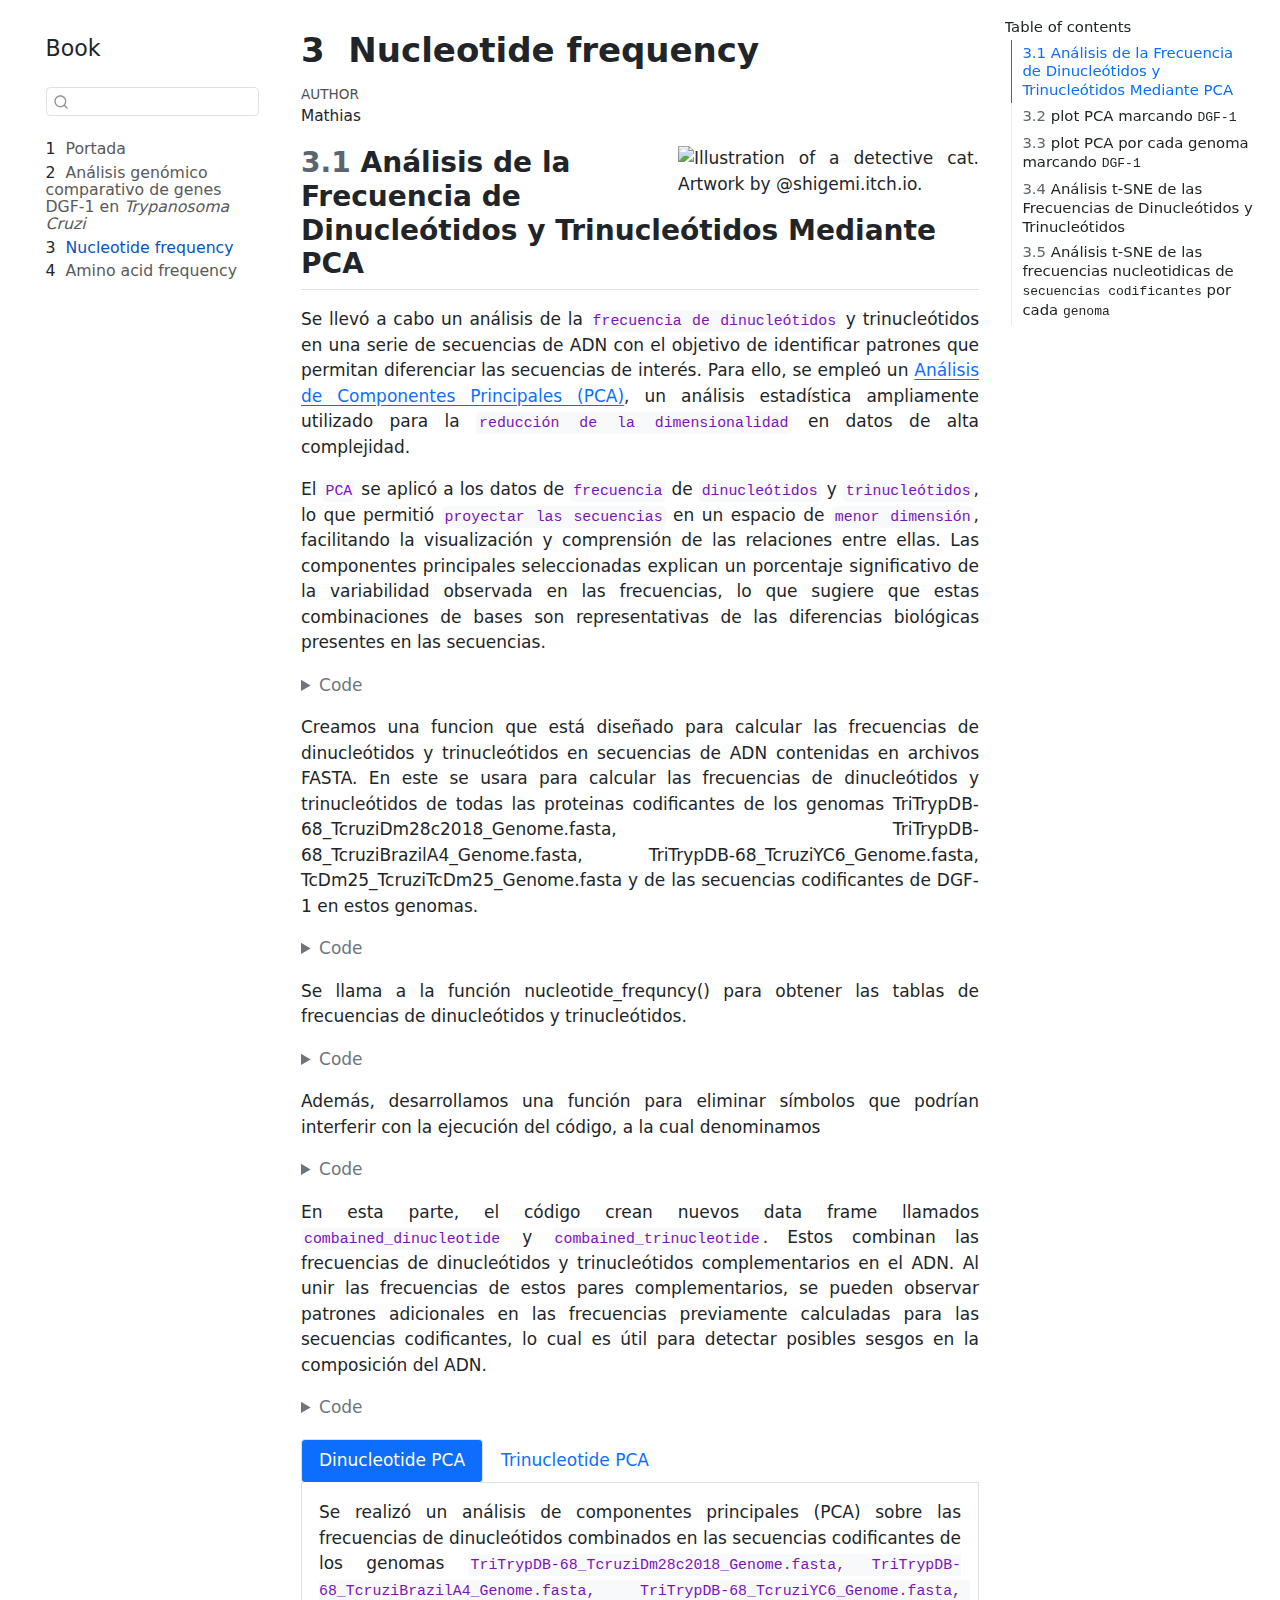
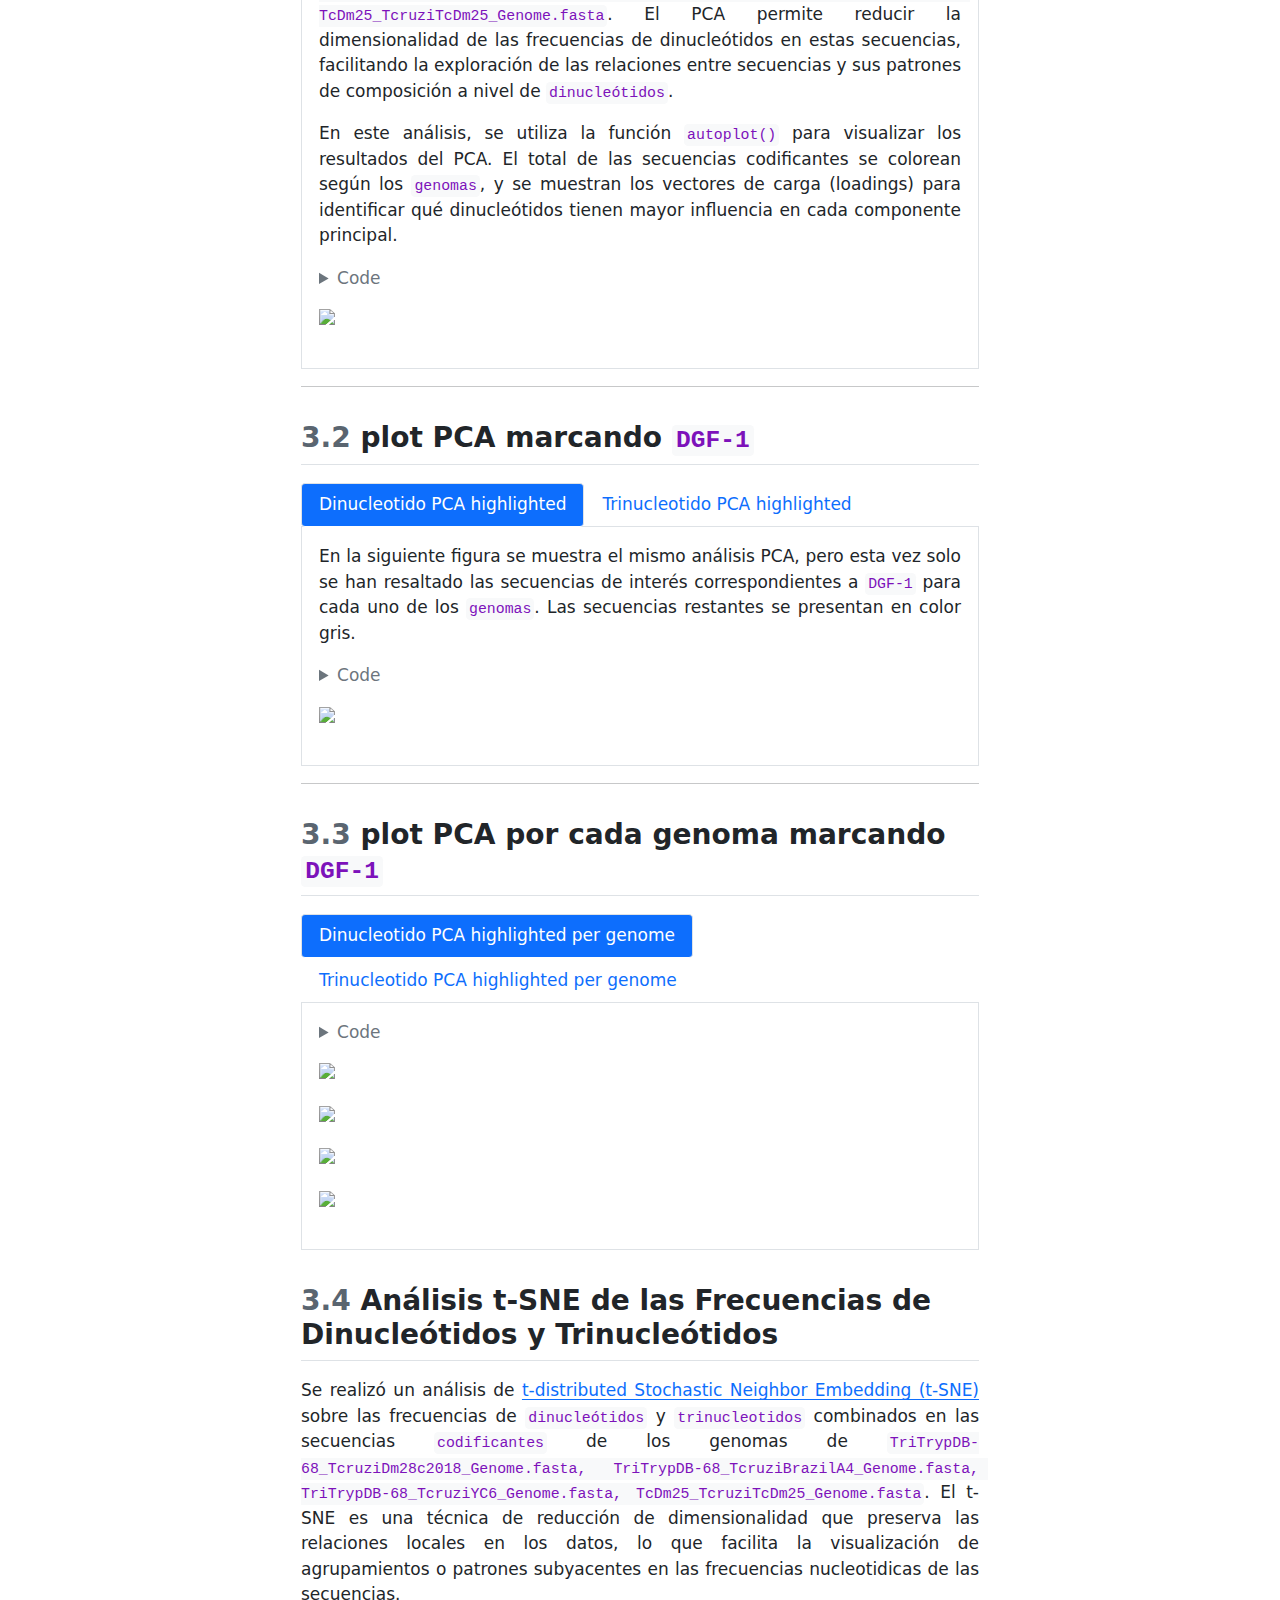
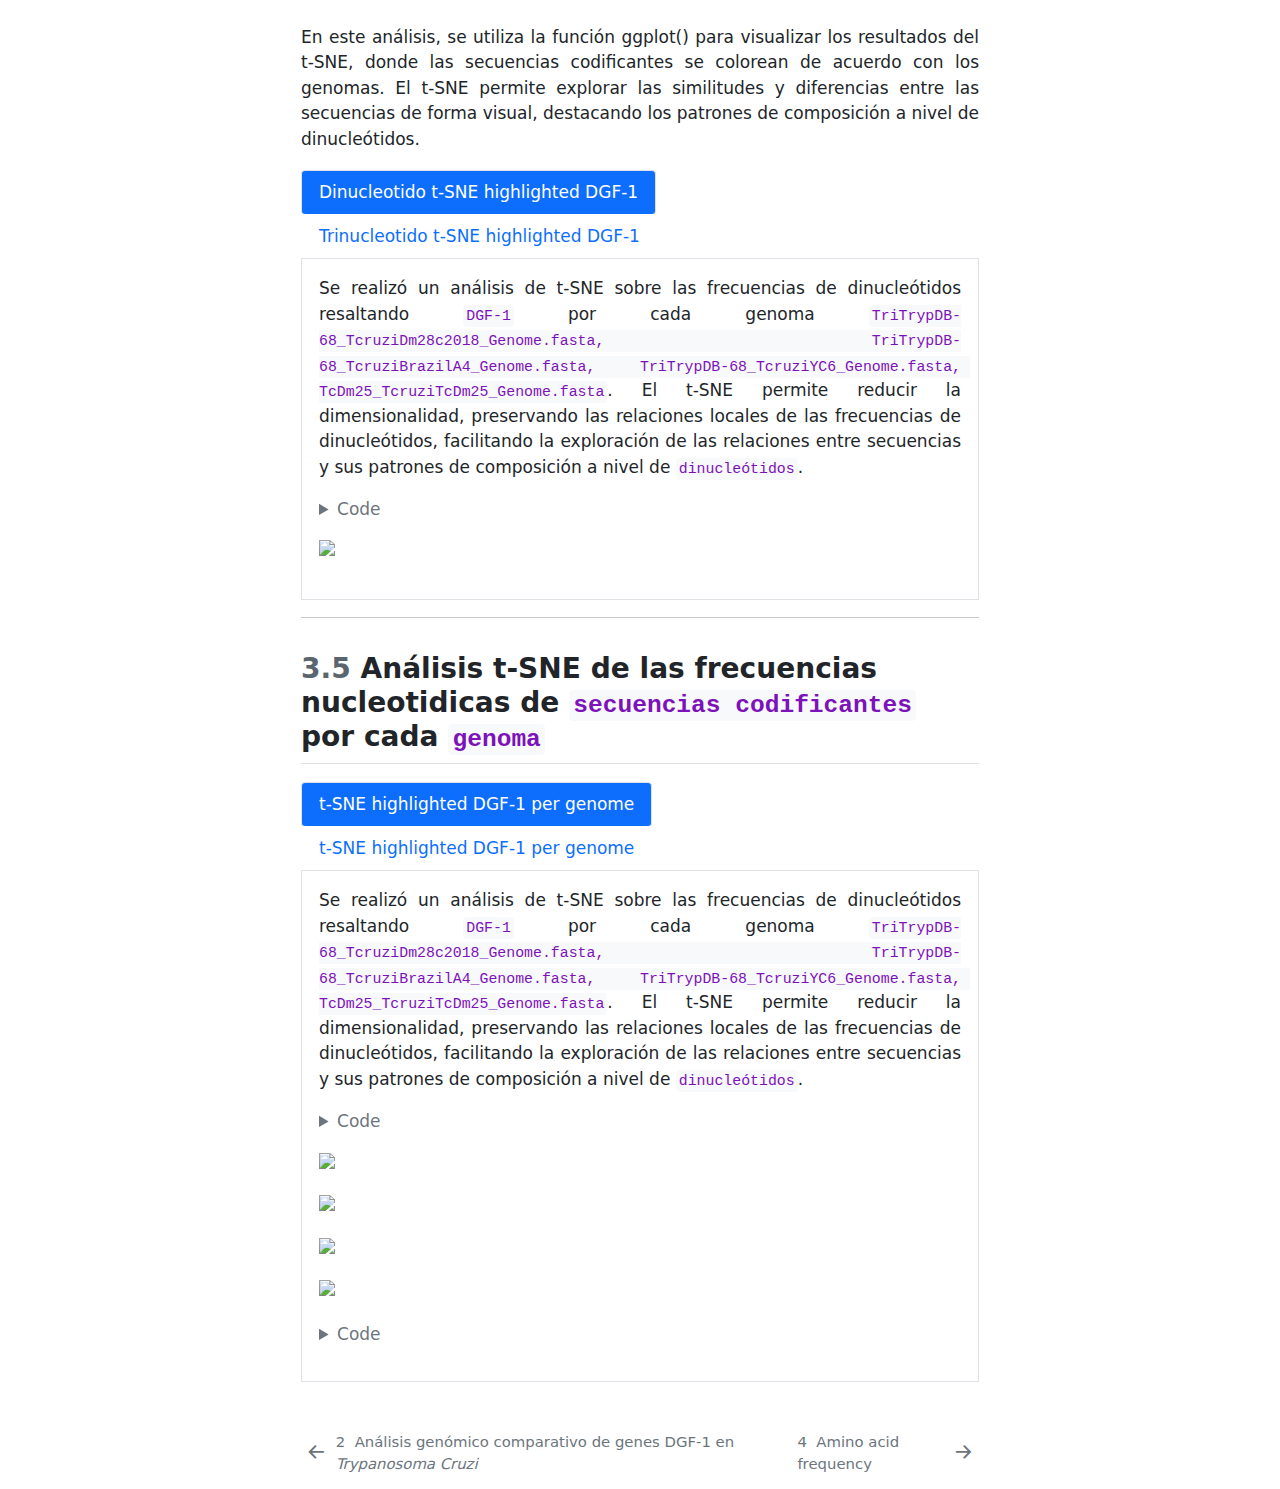
==== commit a85db5fc: "add: new version of dinucloetide.html" ====
--- a/dinucleotideFreq.html
+++ b/dinucleotideFreq.html
@@ -61,6 +61,7 @@
 <script src="site_libs/quarto-search/fuse.min.js"></script>
 <script src="site_libs/quarto-search/quarto-search.js"></script>
 <meta name="quarto:offset" content="./">
+<link href="./aminoAcidFreq.html" rel="next">
 <link href="./geneFeature.html" rel="prev">
 <script src="site_libs/quarto-html/quarto.js"></script>
 <script src="site_libs/quarto-html/popper.min.js"></script>
@@ -142,6 +143,12 @@
   <div class="sidebar-item-container"> 
   <a href="./dinucleotideFreq.html" class="sidebar-item-text sidebar-link active">
  <span class="menu-text"><span class="chapter-number">3</span>&nbsp; <span class="chapter-title">Nucleotide frequency</span></span></a>
+  </div>
+</li>
+        <li class="sidebar-item">
+  <div class="sidebar-item-container"> 
+  <a href="./aminoAcidFreq.html" class="sidebar-item-text sidebar-link">
+ <span class="menu-text"><span class="chapter-number">4</span>&nbsp; <span class="chapter-title">Amino acid frequency</span></span></a>
   </div>
 </li>
     </ul>
@@ -1301,6 +1308,9 @@
       </a>          
   </div>
   <div class="nav-page nav-page-next">
+      <a href="./aminoAcidFreq.html" class="pagination-link" aria-label="Amino acid frequency">
+        <span class="nav-page-text"><span class="chapter-number">4</span>&nbsp; <span class="chapter-title">Amino acid frequency</span></span> <i class="bi bi-arrow-right-short"></i>
+      </a>
   </div>
 </nav>
 </div> <!-- /content -->
--- a/site_libs/quarto-html/tippy.css
+++ b/site_libs/quarto-html/tippy.css
@@ -0,0 +1 @@
+.tippy-box[data-animation=fade][data-state=hidden]{opacity:0}[data-tippy-root]{max-width:calc(100vw - 10px)}.tippy-box{position:relative;background-color:#333;color:#fff;border-radius:4px;font-size:14px;line-height:1.4;white-space:normal;outline:0;transition-property:transform,visibility,opacity}.tippy-box[data-placement^=top]>.tippy-arrow{bottom:0}.tippy-box[data-placement^=top]>.tippy-arrow:before{bottom:-7px;left:0;border-width:8px 8px 0;border-top-color:initial;transform-origin:center top}.tippy-box[data-placement^=bottom]>.tippy-arrow{top:0}.tippy-box[data-placement^=bottom]>.tippy-arrow:before{top:-7px;left:0;border-width:0 8px 8px;border-bottom-color:initial;transform-origin:center bottom}.tippy-box[data-placement^=left]>.tippy-arrow{right:0}.tippy-box[data-placement^=left]>.tippy-arrow:before{border-width:8px 0 8px 8px;border-left-color:initial;right:-7px;transform-origin:center left}.tippy-box[data-placement^=right]>.tippy-arrow{left:0}.tippy-box[data-placement^=right]>.tippy-arrow:before{left:-7px;border-width:8px 8px 8px 0;border-right-color:initial;transform-origin:center right}.tippy-box[data-inertia][data-state=visible]{transition-timing-function:cubic-bezier(.54,1.5,.38,1.11)}.tippy-arrow{width:16px;height:16px;color:#333}.tippy-arrow:before{content:"";position:absolute;border-color:transparent;border-style:solid}.tippy-content{position:relative;padding:5px 9px;z-index:1}--- a/site_libs/quarto-html/quarto-syntax-highlighting.css
+++ b/site_libs/quarto-html/quarto-syntax-highlighting.css
@@ -0,0 +1,179 @@
+/* quarto syntax highlight colors */
+:root {
+  --quarto-hl-al-color: #ff5555;
+  --quarto-hl-an-color: #6a737d;
+  --quarto-hl-at-color: #d73a49;
+  --quarto-hl-bn-color: #005cc5;
+  --quarto-hl-bu-color: #d73a49;
+  --quarto-hl-ch-color: #032f62;
+  --quarto-hl-co-color: #6a737d;
+  --quarto-hl-cv-color: #6a737d;
+  --quarto-hl-cn-color: #005cc5;
+  --quarto-hl-cf-color: #d73a49;
+  --quarto-hl-dt-color: #d73a49;
+  --quarto-hl-dv-color: #005cc5;
+  --quarto-hl-do-color: #6a737d;
+  --quarto-hl-er-color: #ff5555;
+  --quarto-hl-ex-color: #d73a49;
+  --quarto-hl-fl-color: #005cc5;
+  --quarto-hl-fu-color: #6f42c1;
+  --quarto-hl-im-color: #032f62;
+  --quarto-hl-in-color: #6a737d;
+  --quarto-hl-kw-color: #d73a49;
+  --quarto-hl-op-color: #24292e;
+  --quarto-hl-pp-color: #d73a49;
+  --quarto-hl-re-color: #6a737d;
+  --quarto-hl-sc-color: #005cc5;
+  --quarto-hl-ss-color: #032f62;
+  --quarto-hl-st-color: #032f62;
+  --quarto-hl-va-color: #e36209;
+  --quarto-hl-vs-color: #032f62;
+  --quarto-hl-wa-color: #ff5555;
+}
+
+/* other quarto variables */
+:root {
+  --quarto-font-monospace: SFMono-Regular, Menlo, Monaco, Consolas, "Liberation Mono", "Courier New", monospace;
+}
+
+code span.al {
+  font-weight: bold;
+  color: #ff5555;
+}
+
+code span.an {
+  color: #6a737d;
+}
+
+code span.at {
+  color: #d73a49;
+}
+
+code span.bn {
+  color: #005cc5;
+}
+
+code span.bu {
+  color: #d73a49;
+}
+
+code span.ch {
+  color: #032f62;
+}
+
+code span.co {
+  color: #6a737d;
+}
+
+code span.cv {
+  color: #6a737d;
+}
+
+code span.cn {
+  color: #005cc5;
+}
+
+code span.cf {
+  color: #d73a49;
+}
+
+code span.dt {
+  color: #d73a49;
+}
+
+code span.dv {
+  color: #005cc5;
+}
+
+code span.do {
+  color: #6a737d;
+}
+
+code span.er {
+  color: #ff5555;
+  text-decoration: underline;
+}
+
+code span.ex {
+  font-weight: bold;
+  color: #d73a49;
+}
+
+code span.fl {
+  color: #005cc5;
+}
+
+code span.fu {
+  color: #6f42c1;
+}
+
+code span.im {
+  color: #032f62;
+}
+
+code span.in {
+  color: #6a737d;
+}
+
+code span.kw {
+  color: #d73a49;
+}
+
+pre > code.sourceCode > span {
+  color: #24292e;
+}
+
+code span {
+  color: #24292e;
+}
+
+code.sourceCode > span {
+  color: #24292e;
+}
+
+div.sourceCode,
+div.sourceCode pre.sourceCode {
+  color: #24292e;
+}
+
+code span.op {
+  color: #24292e;
+}
+
+code span.pp {
+  color: #d73a49;
+}
+
+code span.re {
+  color: #6a737d;
+}
+
+code span.sc {
+  color: #005cc5;
+}
+
+code span.ss {
+  color: #032f62;
+}
+
+code span.st {
+  color: #032f62;
+}
+
+code span.va {
+  color: #e36209;
+}
+
+code span.vs {
+  color: #032f62;
+}
+
+code span.wa {
+  color: #ff5555;
+}
+
+.prevent-inlining {
+  content: "</";
+}
+
+/*# sourceMappingURL=debc5d5d77c3f9108843748ff7464032.css.map */
